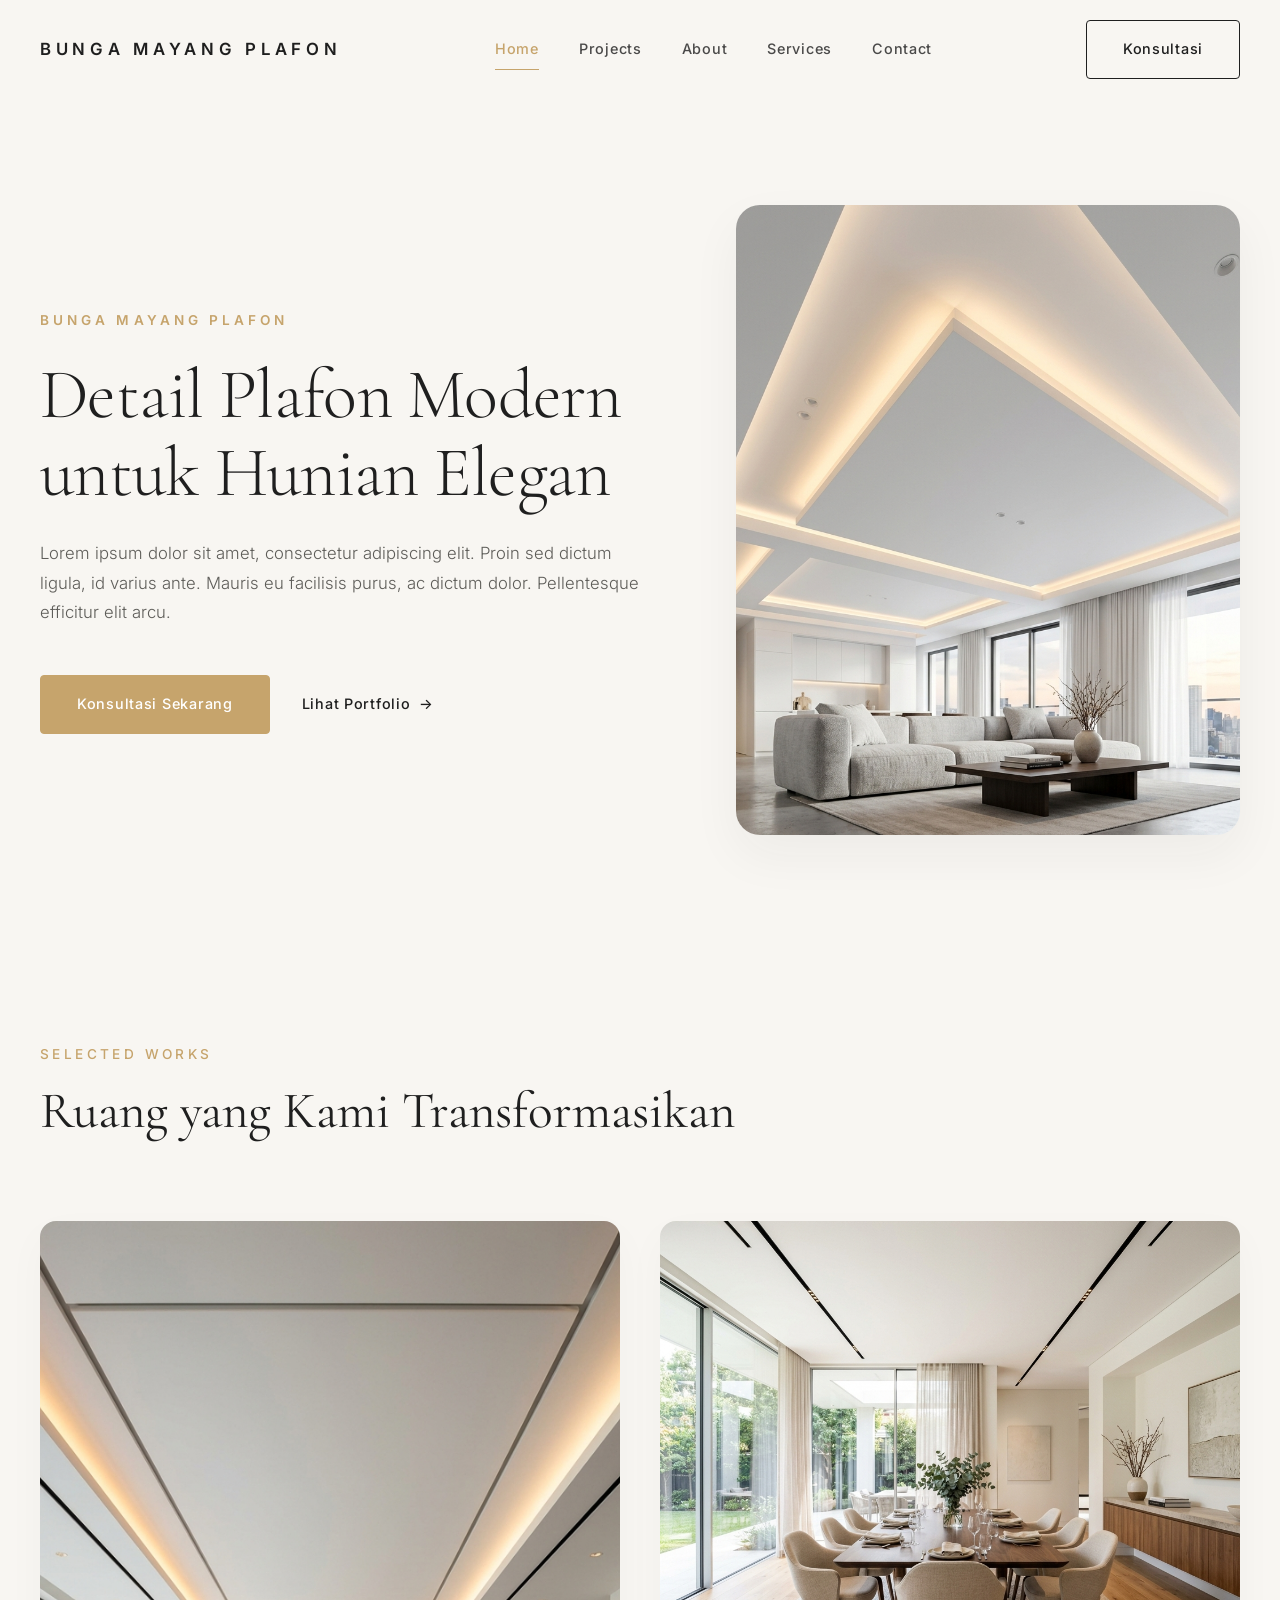
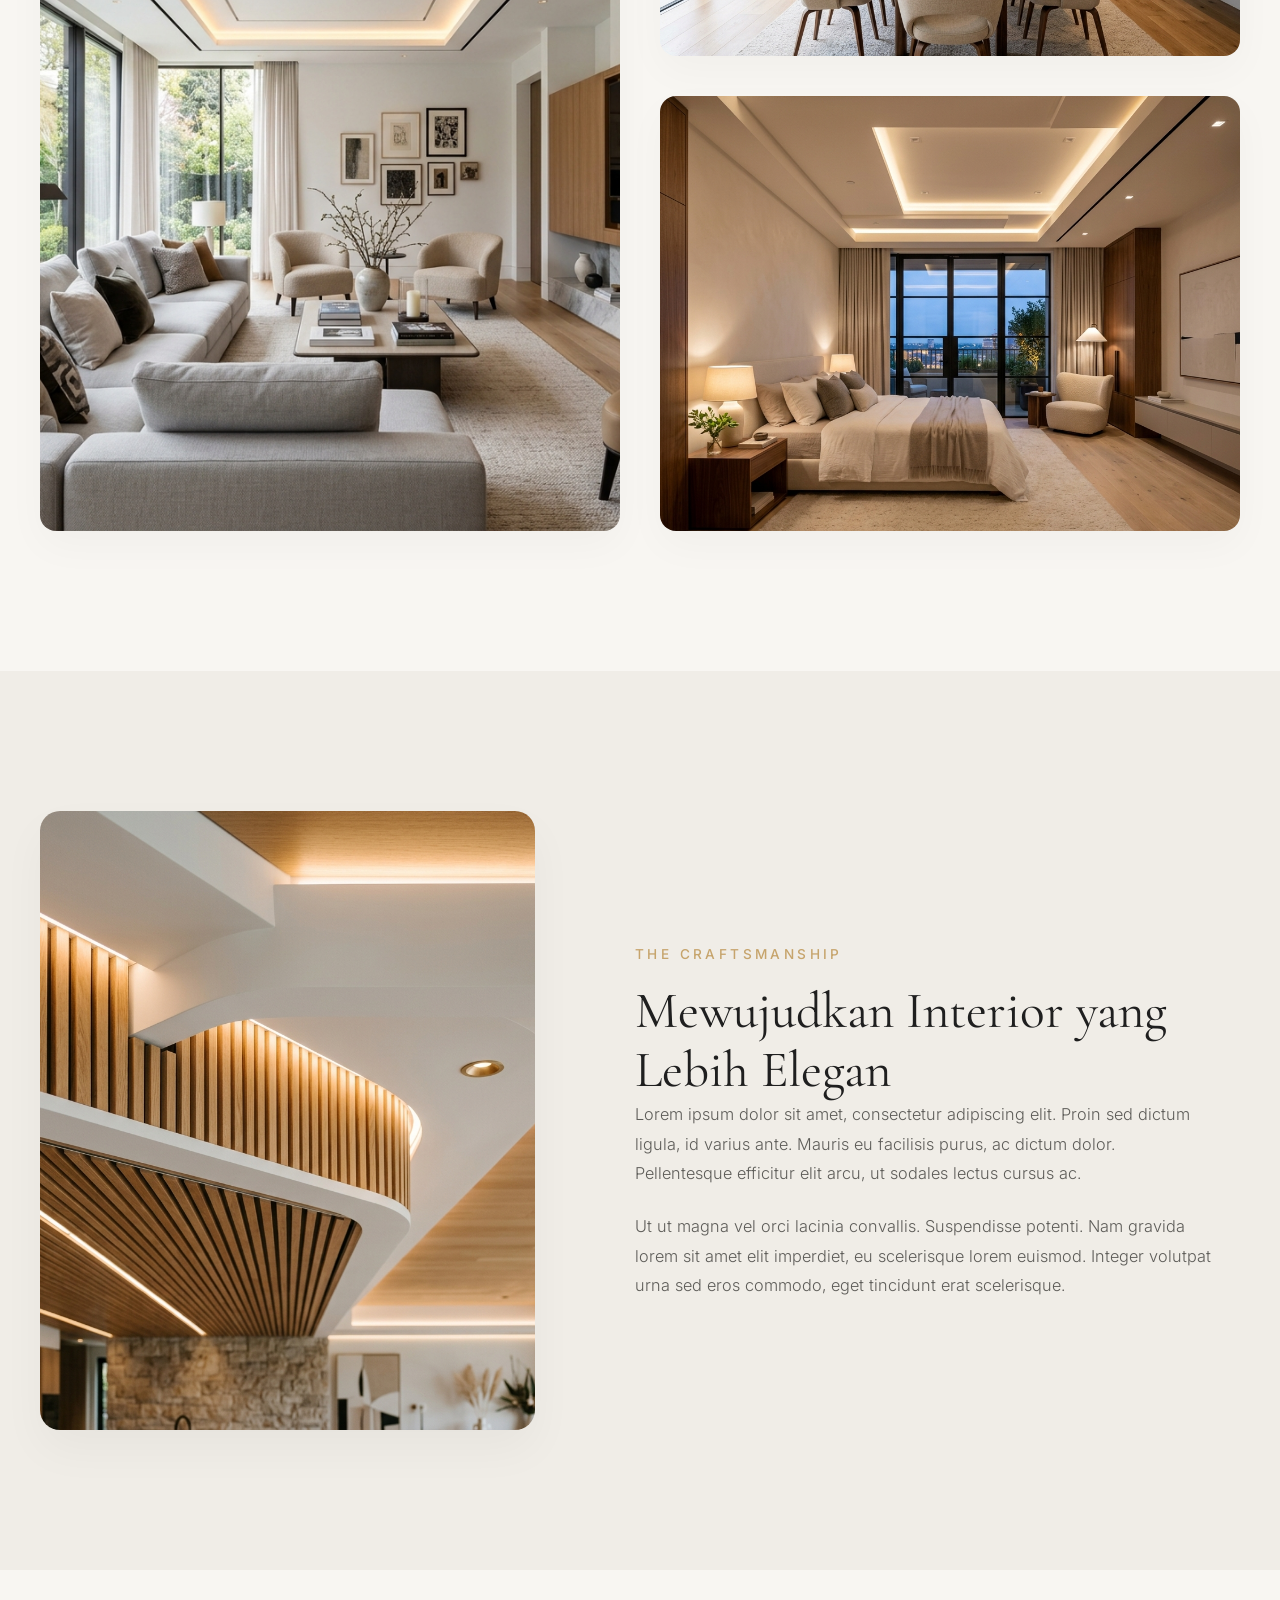
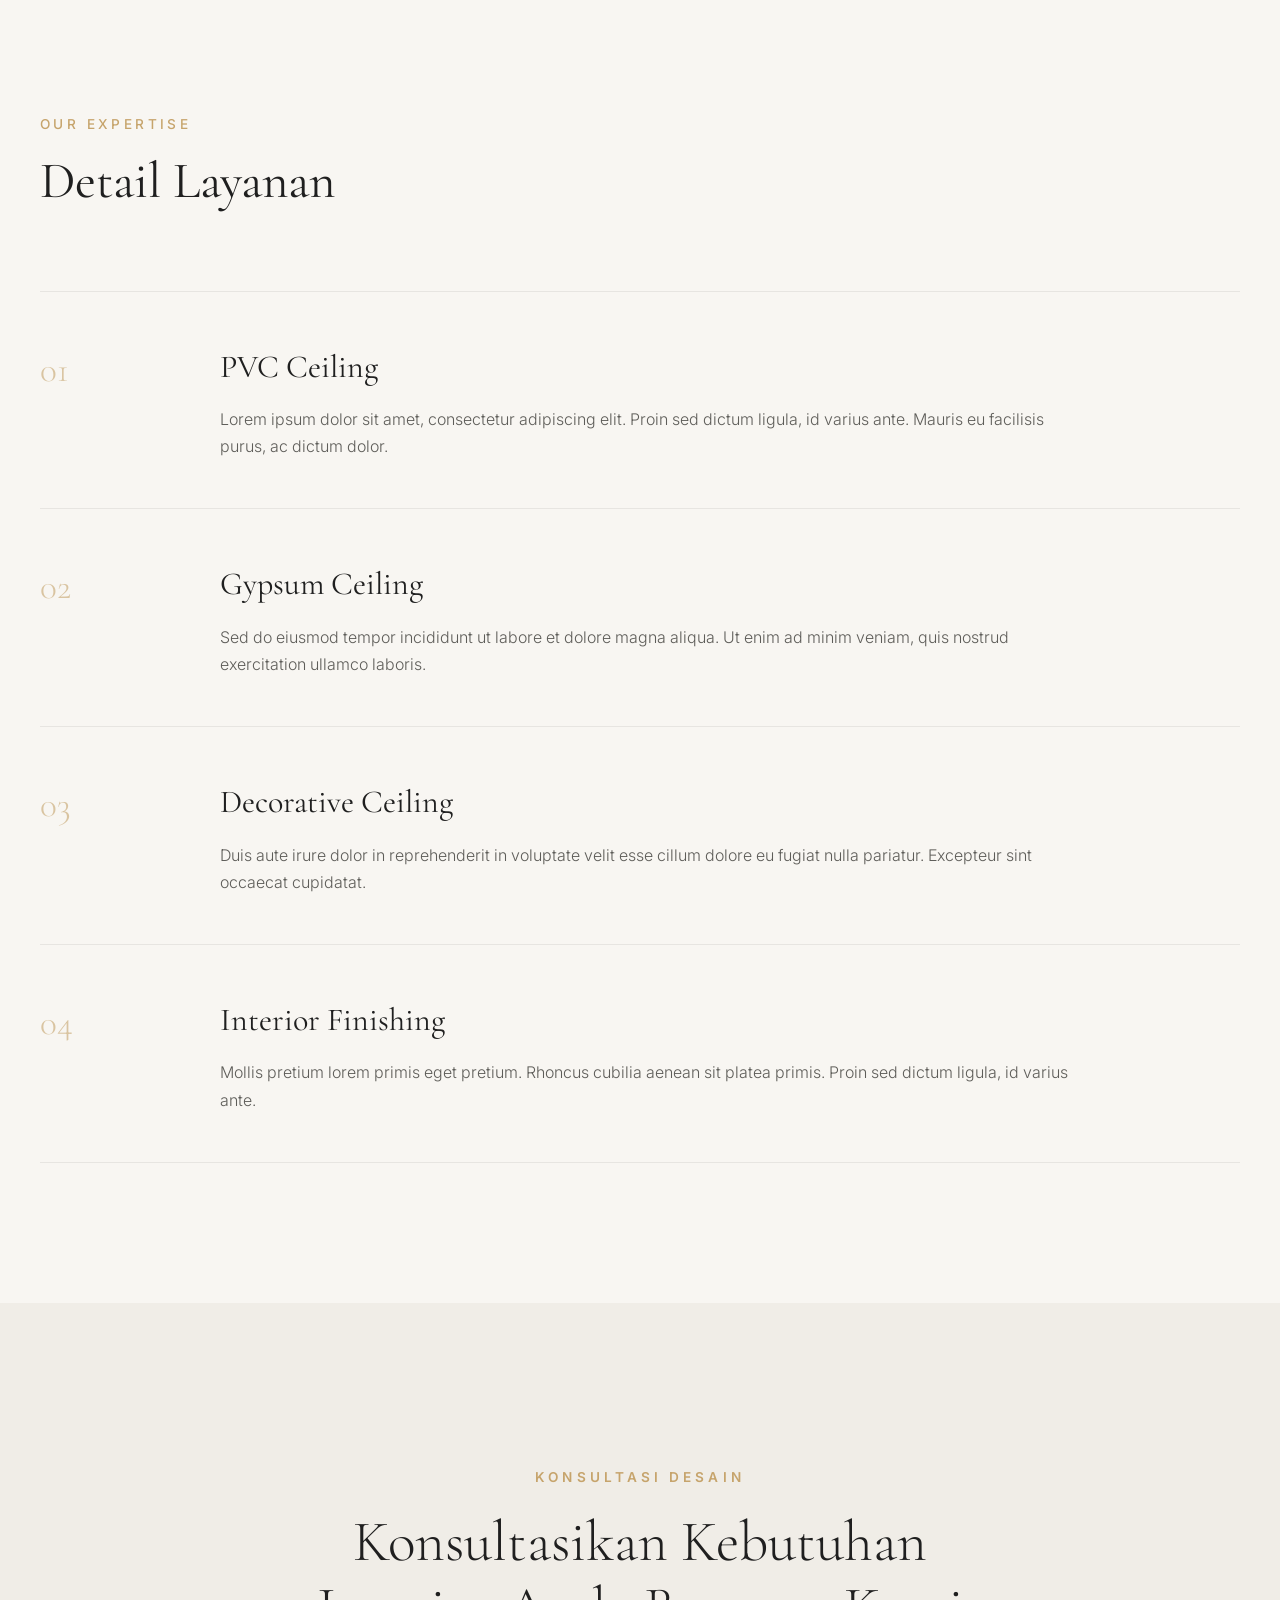
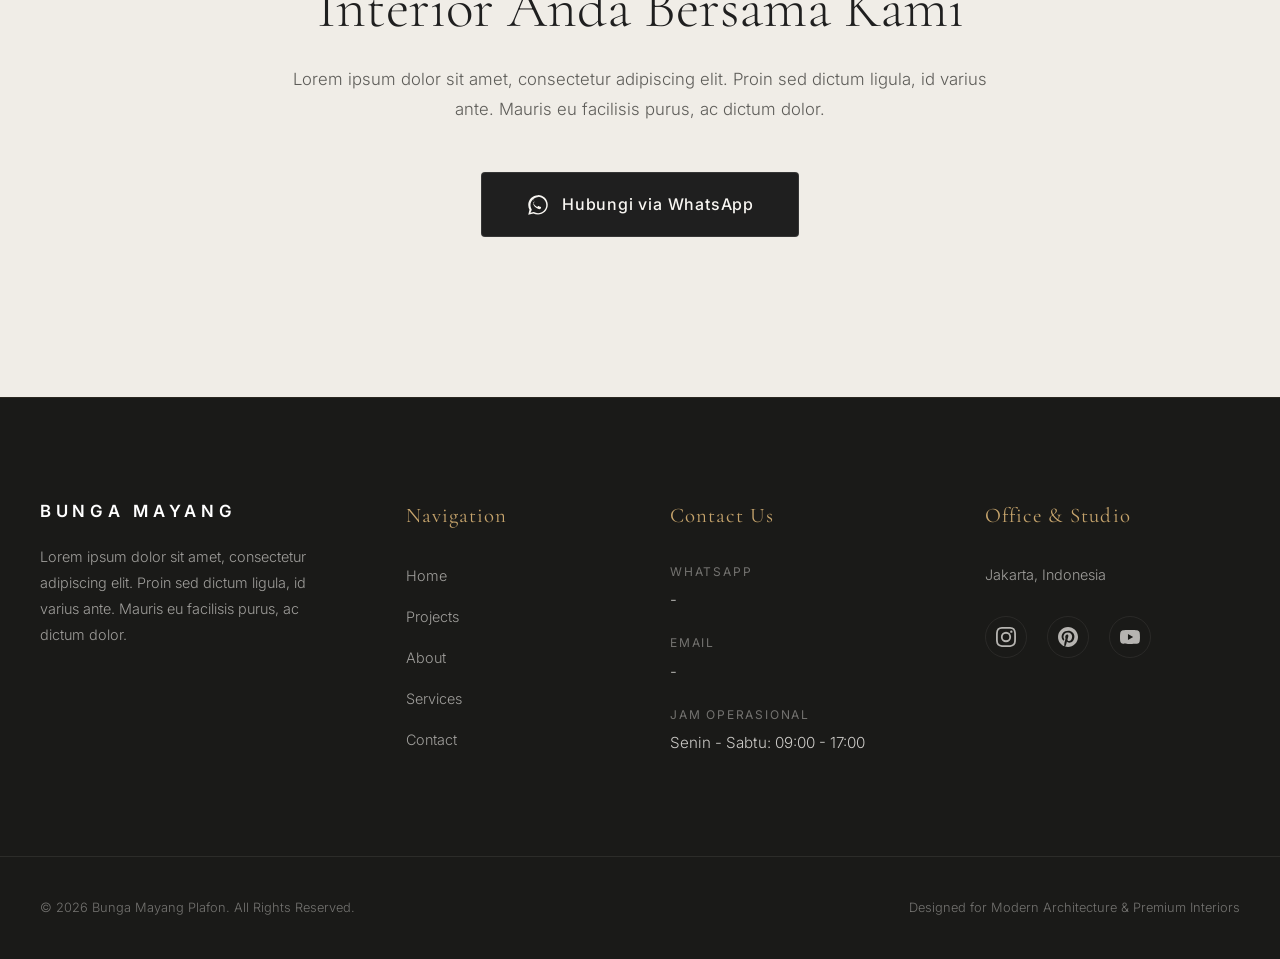
==== index.html @ cff72c4b "first commit" ====
<!DOCTYPE html>
<html lang="id">

<head>
    <meta charset="UTF-8">
    <meta name="viewport" content="width=device-width, initial-scale=1.0">
    <title>Bunga Mayang Plafon | Jasa Plafon Premium & Interior Ceiling Studio</title>

    <!-- Meta SEO -->
    <meta name="description"
        content="Bunga Mayang Plafon adalah studio interior ceiling premium spesialis plafon modern, PVC, gypsum, dan decorative ceiling dengan pengerjaan presisi berestetika tinggi untuk hunian mewah Anda.">
    <meta name="keywords"
        content="plafon modern, plafon pvc premium, plafon gypsum mewah, interior ceiling, bunga mayang plafon, jasa pasang plafon jakarta, plafon minimalis">
    <meta name="author" content="Bunga Mayang Plafon">
    <meta name="robots" content="index, follow">

    <!-- Open Graph -->
    <meta property="og:title" content="Bunga Mayang Plafon | Jasa Plafon Premium & Interior Ceiling Studio">
    <meta property="og:description"
        content="Wujudkan keindahan detail langit-langit hunian modern berestetika luxury minimalist bersama spesialis plafon & interior premium.">
    <meta property="og:image" content="assets/hero_ceiling.png">
    <meta property="og:type" content="website">

    <!-- Google Fonts: Cormorant Garamond (luxury serif) & Inter (clean modern sans-serif) -->
    <link rel="preconnect" href="https://fonts.googleapis.com">
    <link rel="preconnect" href="https://fonts.gstatic.com" crossorigin>
    <link
        href="https://fonts.googleapis.com/css2?family=Cormorant+Garamond:ital,wght@0,300;0,400;0,500;0,600;0,700;1,400&family=Inter:wght@300;400;500;600;700&display=swap"
        rel="stylesheet">

    <!-- Custom Style Sheet -->
    <link rel="stylesheet" href="style.css">
</head>

<body>

    <!-- Header & Navigation -->
    <header class="header">
        <div class="container navbar-container">
            <a href="#home" class="logo" id="nav-logo">
                BUNGA MAYANG PLAFON
            </a>

            <nav class="nav-menu" id="nav-menu">
                <a href="#home" class="nav-link active">Home</a>
                <a href="#projects" class="nav-link">Projects</a>
                <a href="#about" class="nav-link">About</a>
                <a href="#services" class="nav-link">Services</a>
                <a href="#contact" class="nav-link">Contact</a>
            </nav>

            <div class="nav-actions">
                <a href="#contact" class="btn btn-outline" id="btn-konsultasi-nav">
                    Konsultasi
                </a>

                <!-- Mobile Menu Toggle Button -->
                <button class="mobile-toggle" id="mobile-toggle" aria-label="Toggle Menu">
                    <span class="bar"></span>
                    <span class="bar"></span>
                </button>
            </div>
        </div>
    </header>

    <!-- Mobile Menu Overlay -->
    <div class="mobile-menu-overlay" id="mobile-menu-overlay">
        <nav class="mobile-nav-links">
            <a href="#home" class="mobile-nav-link">Home</a>
            <a href="#projects" class="mobile-nav-link">Projects</a>
            <a href="#about" class="mobile-nav-link">About</a>
            <a href="#services" class="mobile-nav-link">Services</a>
            <a href="#contact" class="mobile-nav-link">Contact</a>
            <a href="#contact" class="btn btn-gold btn-mobile-cta">
                Konsultasi Sekarang
            </a>
        </nav>
    </div>

    <!-- Main Content -->
    <main>

        <!-- Hero Section -->
        <section id="home" class="hero-section">
            <div class="container hero-container">
                <div class="hero-content reveal-element">
                    <span class="small-label">BUNGA MAYANG PLAFON</span>
                    <h1 class="hero-title">Detail Plafon Modern untuk Hunian Elegan</h1>
                    <p class="hero-subtitle">Lorem ipsum dolor sit amet, consectetur adipiscing elit. Proin sed dictum
                        ligula, id varius ante. Mauris eu facilisis purus, ac dictum dolor. Pellentesque efficitur elit
                        arcu.</p>

                    <div class="hero-actions">
                        <a href="#contact" class="btn btn-gold" id="btn-hero-cta">
                            Konsultasi Sekarang
                        </a>
                        <a href="#projects" class="btn btn-text" id="btn-hero-portfolio">
                            Lihat Portfolio <span class="arrow">→</span>
                        </a>
                    </div>
                </div>

                <div class="hero-visual reveal-element">
                    <div class="hero-image-wrapper">
                        <img src="assets/hero_ceiling.png" alt="Plafon Gypsum Modern Minimalis dengan Cove Lighting"
                            class="hero-image">
                    </div>
                </div>
            </div>
        </section>

        <!-- Featured Projects Section -->
        <section id="projects" class="section projects-section">
            <div class="container">
                <div class="section-header reveal-element">
                    <span class="section-label">SELECTED WORKS</span>
                    <h2 class="section-title">Ruang yang Kami Transformasikan</h2>
                </div>

                <!-- Editorial Masonry Grid -->
                <div class="projects-grid">
                    <!-- Project 1 -->
                    <div class="project-item reveal-element masonry-tall">
                        <div class="project-image-wrapper">
                            <img src="assets/project_living.png" alt="Proyek Plafon Living Room Penthouse"
                                class="project-image">
                            <div class="project-overlay">
                                <div class="project-meta">
                                    <span class="project-category">Gypsum Cove Ceiling</span>
                                    <h3 class="project-name">The Oasis Penthouse</h3>
                                    <span class="project-location">Menteng, Jakarta</span>
                                </div>
                            </div>
                        </div>
                    </div>

                    <!-- Project 2 -->
                    <div class="project-item reveal-element">
                        <div class="project-image-wrapper">
                            <img src="assets/project_dining.png" alt="Proyek Plafon Minimalist Dining Room"
                                class="project-image">
                            <div class="project-overlay">
                                <div class="project-meta">
                                    <span class="project-category">Modern Flat Gypsum</span>
                                    <h3 class="project-name">Minimalist Pavilion</h3>
                                    <span class="project-location">Dago, Bandung</span>
                                </div>
                            </div>
                        </div>
                    </div>

                    <!-- Project 3 -->
                    <div class="project-item reveal-element">
                        <div class="project-image-wrapper">
                            <img src="assets/project_bedroom.png" alt="Proyek Plafon Luxury Master Suite"
                                class="project-image">
                            <div class="project-overlay">
                                <div class="project-meta">
                                    <span class="project-category">Decorative Molding & Trim</span>
                                    <h3 class="project-name">Symphony Master Suite</h3>
                                    <span class="project-location">Pakuwon, Surabaya</span>
                                </div>
                            </div>
                        </div>
                    </div>
                </div>
            </div>
        </section>

        <!-- About Section -->
        <section id="about" class="section about-section">
            <div class="container about-container">
                <div class="about-visual reveal-element">
                    <div class="about-image-wrapper">
                        <img src="assets/about_ceiling.png" alt="Proses detail finishing plafon premium"
                            class="about-image">
                    </div>
                </div>

                <div class="about-content reveal-element">
                    <span class="section-label">THE CRAFTSMANSHIP</span>
                    <h2 class="section-title">Mewujudkan Interior yang Lebih Elegan</h2>

                    <div class="about-text">
                        <p>Lorem ipsum dolor sit amet, consectetur adipiscing elit. Proin sed dictum ligula, id varius
                            ante. Mauris eu facilisis purus, ac dictum dolor. Pellentesque efficitur elit arcu, ut
                            sodales lectus cursus ac.</p>

                        <p>Ut ut magna vel orci lacinia convallis. Suspendisse potenti. Nam gravida lorem sit amet elit
                            imperdiet, eu scelerisque lorem euismod. Integer volutpat urna sed eros commodo, eget
                            tincidunt erat scelerisque.</p>
                    </div>
                </div>
            </div>
        </section>

        <!-- Expertise Section -->
        <section id="services" class="section expertise-section">
            <div class="container">
                <div class="section-header reveal-element">
                    <span class="section-label">OUR EXPERTISE</span>
                    <h2 class="section-title">Detail Layanan</h2>
                </div>

                <div class="expertise-list">
                    <!-- Expertise 1 -->
                    <div class="expertise-item reveal-element">
                        <div class="expertise-num">01</div>
                        <div class="expertise-body">
                            <h3 class="expertise-name">PVC Ceiling</h3>
                            <p class="expertise-desc">Lorem ipsum dolor sit amet, consectetur adipiscing elit. Proin sed
                                dictum ligula, id varius ante. Mauris eu facilisis purus, ac dictum dolor.</p>
                        </div>
                        <div class="expertise-accent"></div>
                    </div>

                    <!-- Expertise 2 -->
                    <div class="expertise-item reveal-element">
                        <div class="expertise-num">02</div>
                        <div class="expertise-body">
                            <h3 class="expertise-name">Gypsum Ceiling</h3>
                            <p class="expertise-desc">Sed do eiusmod tempor incididunt ut labore et dolore magna aliqua.
                                Ut enim ad minim veniam, quis nostrud exercitation ullamco laboris.</p>
                        </div>
                        <div class="expertise-accent"></div>
                    </div>

                    <!-- Expertise 3 -->
                    <div class="expertise-item reveal-element">
                        <div class="expertise-num">03</div>
                        <div class="expertise-body">
                            <h3 class="expertise-name">Decorative Ceiling</h3>
                            <p class="expertise-desc">Duis aute irure dolor in reprehenderit in voluptate velit esse
                                cillum dolore eu fugiat nulla pariatur. Excepteur sint occaecat cupidatat.</p>
                        </div>
                        <div class="expertise-accent"></div>
                    </div>

                    <!-- Expertise 4 -->
                    <div class="expertise-item reveal-element">
                        <div class="expertise-num">04</div>
                        <div class="expertise-body">
                            <h3 class="expertise-name">Interior Finishing</h3>
                            <p class="expertise-desc">Mollis pretium lorem primis eget pretium. Rhoncus cubilia aenean
                                sit platea primis. Proin sed dictum ligula, id varius ante.</p>
                        </div>
                        <div class="expertise-accent"></div>
                    </div>
                </div>
            </div>
        </section>

        <!-- CTA Section -->
        <section id="contact" class="cta-section">
            <div class="container cta-container reveal-element">
                <span class="small-label light">KONSULTASI DESAIN</span>
                <h2 class="cta-title">Konsultasikan Kebutuhan Interior Anda Bersama Kami</h2>
                <p class="cta-subtitle">Lorem ipsum dolor sit amet, consectetur adipiscing elit. Proin sed dictum
                    ligula, id varius ante. Mauris eu facilisis purus, ac dictum dolor.</p>

                <a href="#" class="btn btn-whatsapp" id="btn-cta-whatsapp">
                    <svg class="whatsapp-icon" viewBox="0 0 24 24" width="24" height="24">
                        <path fill="currentColor"
                            d="M12.012 2.25c-5.38 0-9.756 4.376-9.756 9.756 0 1.723.447 3.34 1.229 4.757L2.25 21.75l5.122-1.343c1.378.75 2.946 1.18 4.64 1.18 5.38 0 9.756-4.376 9.756-9.756 0-5.38-4.376-9.756-9.756-9.756zm0 1.5c4.562 0 8.256 3.694 8.256 8.256 0 4.562-3.694 8.256-8.256 8.256-1.543 0-2.983-.427-4.223-1.168l-.303-.18-3.05.8 1.4-2.932-.198-.314a8.214 8.214 0 0 1-1.138-4.206c0-4.562 3.694-8.256 8.256-8.256zm-3.414 4.887c-.126.002-.27.02-.41.082-.416.18-.737.5-.904.908-.255.617-.116 1.455.334 2.256.452.802 1.258 1.95 2.502 2.82.916.638 1.797 1.096 2.55 1.343.328.107.618.156.883.136.333-.024.717-.23 1-.508.318-.314.476-.713.504-.977.027-.263-.035-.494-.1-.58-.066-.088-.246-.178-.518-.313-.274-.136-1.616-.798-1.748-.846-.13-.048-.282-.047-.4.075-.122.12-.472.593-.578.71-.106.12-.212.13-.484-.006-.273-.136-1.15-.425-2.193-1.353-.81-.722-1.358-1.616-1.517-1.888-.16-.273-.017-.42.12-.556.122-.122.272-.317.41-.476.136-.16.18-.273.272-.455.09-.182.046-.34-.022-.477-.068-.137-.58-1.4-.794-1.92-.208-.507-.447-.487-.61-.497z" />
                    </svg>
                    Hubungi via WhatsApp
                </a>
            </div>
        </section>

    </main>

    <!-- Footer -->
    <footer class="footer">
        <div class="container footer-grid">
            <div class="footer-col brand-col">
                <a href="#home" class="footer-logo">
                    BUNGA MAYANG
                </a>
                <p class="brand-desc">Lorem ipsum dolor sit amet, consectetur adipiscing elit. Proin sed dictum ligula,
                    id varius ante. Mauris eu facilisis purus, ac dictum dolor.</p>
            </div>

            <div class="footer-col">
                <h4 class="footer-col-title">Navigation</h4>
                <ul class="footer-links">
                    <li><a href="#home">Home</a></li>
                    <li><a href="#projects">Projects</a></li>
                    <li><a href="#about">About</a></li>
                    <li><a href="#services">Services</a></li>
                    <li><a href="#contact">Contact</a></li>
                </ul>
            </div>

            <div class="footer-col">
                <h4 class="footer-col-title">Contact Us</h4>
                <ul class="footer-contacts">
                    <li>
                        <span class="contact-label">WhatsApp</span>
                        <a href="#" class="contact-value">-</a>
                    </li>
                    <li>
                        <span class="contact-label">Email</span>
                        <a href="#" class="contact-value">-</a>
                    </li>
                    <li>
                        <span class="contact-label">Jam Operasional</span>
                        <span class="contact-value">Senin - Sabtu: 09:00 - 17:00</span>
                    </li>
                </ul>
            </div>

            <div class="footer-col address-col">
                <h4 class="footer-col-title">Office & Studio</h4>
                <p class="address-text">Jakarta, Indonesia</p>
                <div class="social-links">
                    <a href="https://instagram.com" target="_blank" rel="noopener noreferrer" aria-label="Instagram">
                        <svg viewBox="0 0 24 24" width="20" height="20" fill="currentColor">
                            <path
                                d="M12 2.163c3.204 0 3.584.012 4.85.07 3.252.148 4.771 1.691 4.919 4.919.058 1.265.069 1.645.069 4.849 0 3.205-.012 3.584-.069 4.849-.149 3.225-1.664 4.771-4.919 4.919-1.266.058-1.644.07-4.85.07-3.204 0-3.584-.012-4.849-.07-3.26-.149-4.771-1.699-4.919-4.92-.058-1.265-.07-1.644-.07-4.849 0-3.204.013-3.583.07-4.849.149-3.227 1.664-4.771 4.919-4.919 1.266-.057 1.645-.069 4.849-.069zM12 0C8.741 0 8.333.014 7.053.072 2.695.272.273 2.69.073 7.051.014 8.333 0 8.741 0 12c0 3.259.014 3.668.072 4.948.2 4.358 2.618 6.78 6.98 6.98 1.281.058 1.689.072 4.948.072 3.259 0 3.668-.014 4.948-.072 4.354-.2 6.782-2.618 6.979-6.98.059-1.28.073-1.689.073-4.948 0-3.259-.014-3.667-.072-4.947-.196-4.354-2.617-6.78-6.979-6.98C15.668.014 15.259 0 12 0zm0 5.838a6.162 6.162 0 1 0 0 12.324 6.162 6.162 0 0 0 0-12.324zM12 16a4 4 0 1 1 0-8 4 4 0 0 1 0 8zm6.406-11.845a1.44 1.44 0 1 0 0 2.881 1.44 1.44 0 0 0 0-2.881z" />
                        </svg>
                    </a>
                    <a href="https://pinterest.com" target="_blank" rel="noopener noreferrer" aria-label="Pinterest">
                        <svg viewBox="0 0 24 24" width="20" height="20" fill="currentColor">
                            <path
                                d="M12.017 0C5.396 0 .029 5.367.029 11.987c0 5.079 3.158 9.41 7.61 11.162-.105-.949-.199-2.403.041-3.439.219-.937 1.406-5.966 1.406-5.966s-.359-.719-.359-1.782c0-1.668.967-2.914 2.171-2.914 1.023 0 1.518.769 1.518 1.69 0 1.029-.655 2.568-.994 3.995-.283 1.195.599 2.169 1.777 2.169 2.133 0 3.772-2.249 3.772-5.495 0-2.873-2.064-4.882-5.012-4.882-3.414 0-5.418 2.561-5.418 5.207 0 1.031.397 2.138.893 2.738.098.119.112.224.083.345l-.333 1.36c-.053.22-.174.267-.402.161-1.499-.698-2.436-2.889-2.436-4.649 0-3.785 2.75-7.262 7.929-7.262 4.163 0 7.398 2.967 7.398 6.931 0 4.136-2.607 7.464-6.227 7.464-1.216 0-2.359-.631-2.75-1.378l-.748 2.853c-.271 1.043-1.002 2.35-1.492 3.146C9.57 23.812 10.763 24 12.017 24c6.62 0 11.988-5.367 11.988-11.987C24.005 5.367 18.636 0 12.017 0z" />
                        </svg>
                    </a>
                    <a href="https://youtube.com" target="_blank" rel="noopener noreferrer" aria-label="YouTube">
                        <svg viewBox="0 0 24 24" width="20" height="20" fill="currentColor">
                            <path
                                d="M23.498 6.163a3.003 3.003 0 0 0-2.11-2.11C19.518 3.545 12 3.545 12 3.545s-7.518 0-9.388.507a3.003 3.003 0 0 0-2.11 2.11C0 8.033 0 12 0 12s0 3.967.502 5.837a3.003 3.003 0 0 0 2.11 2.11c1.87.507 9.388.507 9.388.507s7.518 0 9.388-.507a3.003 3.003 0 0 0 2.11-2.11C24 15.967 24 12 24 12s0-3.967-.502-5.837zM9.545 15.568V8.432L15.818 12l-6.273 3.568z" />
                        </svg>
                    </a>
                </div>
            </div>
        </div>

        <div class="container footer-bottom">
            <p class="copyright">&copy; 2026 Bunga Mayang Plafon. All Rights Reserved.</p>
            <p class="credit">Designed for Modern Architecture & Premium Interiors</p>
        </div>
    </footer>

    <!-- Interactive JavaScript Logic -->
    <script src="app.js"></script>
</body>

</html>
---- style.css ----
/* ==========================================================================
   DESIGN SYSTEM & VARIABLES
   ========================================================================== */
:root {
    /* Color Palette */
    --bg-primary: #F8F6F2;
    --bg-secondary: #F0EDE7;
    --text-main: #1F1F1F;
    --text-muted: #5E5D59;
    --accent-gold: #C6A46C;
    --accent-gold-hover: #B2915C;
    --accent-sage: #7A8B7A;
    --border-color: rgba(31, 31, 31, 0.08);
    --border-gold: rgba(198, 164, 108, 0.2);
    --white: #FFFFFF;
    
    /* Typography */
    --font-serif: 'Cormorant Garamond', Georgia, serif;
    --font-sans: 'Inter', system-ui, -apple-system, sans-serif;
    
    /* Transitions */
    --transition-smooth: all 0.5s cubic-bezier(0.16, 1, 0.3, 1);
    --transition-fast: all 0.2s ease;
}

/* ==========================================================================
   BASE & RESET
   ========================================================================== */
* {
    box-sizing: border-box;
    margin: 0;
    padding: 0;
}

html {
    scroll-behavior: smooth;
    font-size: 16px;
    background-color: var(--bg-primary);
}

body {
    font-family: var(--font-sans);
    color: var(--text-main);
    background-color: var(--bg-primary);
    line-height: 1.7;
    -webkit-font-smoothing: antialiased;
    overflow-x: hidden;
}

img {
    max-width: 100%;
    height: auto;
    display: block;
}

a {
    color: inherit;
    text-decoration: none;
    transition: var(--transition-fast);
}

ul {
    list-style: none;
}

/* ==========================================================================
   LAYOUT & CONTAINERS
   ========================================================================== */
.container {
    max-width: 1300px;
    margin: 0 auto;
    padding: 0 40px;
    width: 100%;
}

.section {
    padding: 140px 0;
}

/* Section Header */
.section-header {
    margin-bottom: 80px;
    max-width: 700px;
}

.section-label {
    display: inline-block;
    font-size: 0.85rem;
    font-weight: 500;
    letter-spacing: 0.25em;
    color: var(--accent-gold);
    text-transform: uppercase;
    margin-bottom: 16px;
}

.section-title {
    font-family: var(--font-serif);
    font-size: clamp(2.5rem, 4vw, 3.75rem);
    font-weight: 400;
    line-height: 1.15;
    color: var(--text-main);
}

/* ==========================================================================
   REVEAL ON SCROLL ANIMATION
   ========================================================================== */
.reveal-element {
    opacity: 0;
    transform: translateY(40px);
    transition: opacity 1.2s cubic-bezier(0.16, 1, 0.3, 1), 
                transform 1.2s cubic-bezier(0.16, 1, 0.3, 1);
}

.reveal-element.revealed {
    opacity: 1;
    transform: translateY(0);
}

/* ==========================================================================
   BUTTONS
   ========================================================================== */
.btn {
    display: inline-flex;
    align-items: center;
    justify-content: center;
    padding: 16px 36px;
    font-family: var(--font-sans);
    font-size: 0.9rem;
    font-weight: 500;
    letter-spacing: 0.05em;
    border-radius: 4px;
    cursor: pointer;
    transition: var(--transition-smooth);
}

.btn-gold {
    background-color: var(--accent-gold);
    color: var(--white);
    border: 1px solid var(--accent-gold);
}

.btn-gold:hover {
    background-color: var(--accent-gold-hover);
    border-color: var(--accent-gold-hover);
    transform: translateY(-2px);
    box-shadow: 0 10px 20px rgba(198, 164, 108, 0.15);
}

.btn-outline {
    background-color: transparent;
    color: var(--text-main);
    border: 1px solid var(--text-main);
}

.btn-outline:hover {
    background-color: var(--text-main);
    color: var(--bg-primary);
    transform: translateY(-2px);
}

.btn-text {
    background: transparent;
    border: none;
    color: var(--text-main);
    font-weight: 500;
    padding: 10px 0;
    position: relative;
}

.btn-text .arrow {
    display: inline-block;
    transition: transform 0.3s ease;
    margin-left: 8px;
}

.btn-text:hover {
    color: var(--accent-gold);
}

.btn-text:hover .arrow {
    transform: translateX(6px);
}

.btn-whatsapp {
    background-color: #1F1F1F;
    color: var(--bg-primary);
    border: 1px solid rgba(255, 255, 255, 0.1);
    font-size: 1rem;
    gap: 12px;
    padding: 18px 44px;
}

.btn-whatsapp:hover {
    background-color: var(--accent-gold);
    color: var(--white);
    border-color: var(--accent-gold);
    transform: translateY(-2px);
    box-shadow: 0 10px 25px rgba(198, 164, 108, 0.2);
}

/* ==========================================================================
   HEADER & NAVBAR
   ========================================================================== */
.header {
    position: fixed;
    top: 0;
    left: 0;
    width: 100%;
    z-index: 1000;
    background-color: transparent;
    border-bottom: 1px solid transparent;
    height: 100px;
    display: flex;
    align-items: center;
    transition: height 0.4s ease, background-color 0.4s ease, border-color 0.4s ease;
}

/* Navbar active state on scroll */
.header.scrolled {
    height: 80px;
    background-color: rgba(248, 246, 242, 0.85);
    backdrop-filter: blur(20px);
    -webkit-backdrop-filter: blur(20px);
    border-color: var(--border-color);
}

.navbar-container {
    display: flex;
    align-items: center;
    justify-content: space-between;
}

/* Logo Design */
.logo {
    font-family: var(--font-sans);
    font-size: 1.05rem;
    font-weight: 600;
    letter-spacing: 0.28em;
    color: var(--text-main);
    text-transform: uppercase;
    line-height: 1;
    transition: var(--transition-fast);
}

.logo:hover {
    color: var(--accent-gold);
}

/* Nav Links */
.nav-menu {
    display: flex;
    gap: 40px;
}

.nav-link {
    font-size: 0.9rem;
    font-weight: 500;
    letter-spacing: 0.05em;
    position: relative;
    padding: 8px 0;
    color: var(--text-main);
    opacity: 0.8;
}

.nav-link:hover, .nav-link.active {
    opacity: 1;
    color: var(--accent-gold);
}

.nav-link::after {
    content: '';
    position: absolute;
    bottom: 0;
    left: 0;
    width: 0;
    height: 1px;
    background-color: var(--accent-gold);
    transition: width 0.3s ease;
}

.nav-link:hover::after, .nav-link.active::after {
    width: 100%;
}

.nav-actions {
    display: flex;
    align-items: center;
    gap: 20px;
}

/* Hamburger button */
.mobile-toggle {
    display: none;
    background: transparent;
    border: none;
    cursor: pointer;
    width: 30px;
    height: 20px;
    position: relative;
    z-index: 1002;
    flex-direction: column;
    justify-content: space-between;
}

.mobile-toggle .bar {
    width: 100%;
    height: 2px;
    background-color: var(--text-main);
    transition: var(--transition-smooth);
}

/* Active hamburger icon */
.mobile-toggle.active .bar:nth-child(1) {
    transform: translateY(9px) rotate(45deg);
}

.mobile-toggle.active .bar:nth-child(2) {
    transform: translateY(-9px) rotate(-45deg);
}

/* Mobile Nav Menu Overlay */
.mobile-menu-overlay {
    position: fixed;
    top: 0;
    left: 0;
    width: 100vw;
    height: 100vh;
    background-color: var(--bg-primary);
    z-index: 1001;
    display: flex;
    justify-content: center;
    align-items: center;
    transform: translateY(-100%);
    transition: transform 0.6s cubic-bezier(0.16, 1, 0.3, 1);
}

.mobile-menu-overlay.active {
    transform: translateY(0);
}

.mobile-nav-links {
    display: flex;
    flex-direction: column;
    align-items: center;
    gap: 30px;
}

.mobile-nav-link {
    font-family: var(--font-serif);
    font-size: 2rem;
    color: var(--text-main);
    transition: var(--transition-fast);
}

.mobile-nav-link:hover {
    color: var(--accent-gold);
}

.btn-mobile-cta {
    margin-top: 20px;
}

/* ==========================================================================
   HERO SECTION
   ========================================================================== */
.hero-section {
    min-height: 100vh;
    padding-top: 140px;
    display: flex;
    align-items: center;
    position: relative;
    overflow: hidden;
}

.hero-container {
    display: grid;
    grid-template-columns: 1.1fr 0.9fr;
    gap: 80px;
    align-items: center;
}

.hero-content {
    max-width: 620px;
}

.small-label {
    display: inline-block;
    font-size: 0.85rem;
    font-weight: 600;
    letter-spacing: 0.3em;
    color: var(--accent-gold);
    text-transform: uppercase;
    margin-bottom: 24px;
}

.hero-title {
    font-family: var(--font-serif);
    font-size: clamp(2.8rem, 5.5vw, 4.8rem);
    font-weight: 300;
    line-height: 1.1;
    color: var(--text-main);
    margin-bottom: 28px;
    letter-spacing: -0.01em;
}

.hero-subtitle {
    font-size: 1.05rem;
    color: var(--text-muted);
    line-height: 1.75;
    margin-bottom: 48px;
    font-weight: 300;
}

.hero-actions {
    display: flex;
    align-items: center;
    gap: 32px;
}

/* Hero Image Right Side */
.hero-visual {
    width: 100%;
}

.hero-image-wrapper {
    position: relative;
    width: 100%;
    border-radius: 24px;
    overflow: hidden;
    aspect-ratio: 4 / 5;
    box-shadow: 0 20px 50px rgba(31, 31, 31, 0.05);
}

.hero-image {
    width: 100%;
    height: 100%;
    object-fit: cover;
    transition: var(--transition-smooth);
}

.hero-image-wrapper:hover .hero-image {
    transform: scale(1.03);
}

/* ==========================================================================
   FEATURED PROJECTS SECTION
   ========================================================================== */
.projects-section {
    background-color: var(--bg-primary);
}

/* Masonry Editorial Grid */
.projects-grid {
    display: grid;
    grid-template-columns: repeat(2, 1fr);
    gap: 40px;
}

/* Masonry tall layout on left column */
.masonry-tall {
    grid-row: span 2;
}

.project-item {
    position: relative;
    border-radius: 16px;
    overflow: hidden;
    box-shadow: 0 15px 40px rgba(31, 31, 31, 0.03);
}

.project-image-wrapper {
    position: relative;
    width: 100%;
    height: 100%;
    overflow: hidden;
}

/* Set visual proportion rules for masonry */
.project-item.masonry-tall .project-image-wrapper {
    aspect-ratio: 4 / 5;
}

.project-item:not(.masonry-tall) .project-image-wrapper {
    aspect-ratio: 4 / 3;
}

.project-image {
    width: 100%;
    height: 100%;
    object-fit: cover;
    transition: transform 1.2s cubic-bezier(0.16, 1, 0.3, 1);
}

.project-overlay {
    position: absolute;
    bottom: 0;
    left: 0;
    width: 100%;
    height: 100%;
    background: linear-gradient(to top, rgba(31, 31, 31, 0.8) 0%, rgba(31, 31, 31, 0.1) 60%, rgba(31, 31, 31, 0) 100%);
    padding: 40px;
    display: flex;
    align-items: flex-end;
    opacity: 0;
    transform: translateY(10px);
    transition: var(--transition-smooth);
}

.project-item:hover .project-overlay {
    opacity: 1;
    transform: translateY(0);
}

.project-item:hover .project-image {
    transform: scale(1.05);
}

.project-meta {
    color: var(--white);
}

.project-category {
    font-size: 0.75rem;
    font-weight: 600;
    letter-spacing: 0.2em;
    text-transform: uppercase;
    color: var(--accent-gold);
    display: block;
    margin-bottom: 8px;
}

.project-name {
    font-family: var(--font-serif);
    font-size: 1.8rem;
    font-weight: 400;
    line-height: 1.2;
    margin-bottom: 8px;
}

.project-location {
    font-size: 0.8rem;
    font-weight: 300;
    opacity: 0.7;
    letter-spacing: 0.05em;
    display: block;
}

/* ==========================================================================
   ABOUT SECTION
   ========================================================================== */
.about-section {
    background-color: var(--bg-secondary);
}

.about-container {
    display: grid;
    grid-template-columns: 0.9fr 1.1fr;
    gap: 100px;
    align-items: center;
}

.about-visual {
    width: 100%;
}

.about-image-wrapper {
    position: relative;
    border-radius: 20px;
    overflow: hidden;
    aspect-ratio: 4 / 5;
    box-shadow: 0 20px 45px rgba(31, 31, 31, 0.04);
}

.about-image {
    width: 100%;
    height: 100%;
    object-fit: cover;
    transition: var(--transition-smooth);
}

.about-image-wrapper:hover .about-image {
    transform: scale(1.03);
}

.about-content {
    max-width: 580px;
}

.about-text p {
    font-size: 1.02rem;
    color: var(--text-muted);
    line-height: 1.8;
    margin-bottom: 24px;
    font-weight: 300;
}

.about-text p:last-child {
    margin-bottom: 0;
}

/* ==========================================================================
   EXPERTISE SECTION
   ========================================================================== */
.expertise-section {
    background-color: var(--bg-primary);
}

.expertise-list {
    display: flex;
    flex-direction: column;
    margin-top: 40px;
}

.expertise-item {
    display: grid;
    grid-template-columns: 0.15fr 0.85fr;
    padding: 48px 0;
    border-bottom: 1px solid var(--border-color);
    position: relative;
    transition: var(--transition-smooth);
}

.expertise-item:first-child {
    border-top: 1px solid var(--border-color);
}

.expertise-num {
    font-family: var(--font-serif);
    font-size: 2.2rem;
    color: var(--accent-gold);
    opacity: 0.6;
    font-weight: 300;
    transition: var(--transition-smooth);
}

.expertise-body {
    max-width: 850px;
    transition: var(--transition-smooth);
}

.expertise-name {
    font-family: var(--font-serif);
    font-size: 2rem;
    font-weight: 400;
    color: var(--text-main);
    margin-bottom: 12px;
    transition: var(--transition-smooth);
}

.expertise-desc {
    font-size: 1rem;
    color: var(--text-muted);
    font-weight: 300;
    line-height: 1.7;
}

/* Hover effects for expertise list */
.expertise-accent {
    position: absolute;
    left: 0;
    bottom: -1px;
    width: 0;
    height: 1px;
    background-color: var(--accent-gold);
    transition: var(--transition-smooth);
}

.expertise-item:hover {
    padding-left: 20px;
}

.expertise-item:hover .expertise-num {
    opacity: 1;
    transform: scale(1.1);
}

.expertise-item:hover .expertise-name {
    color: var(--accent-gold);
}

.expertise-item:hover .expertise-accent {
    width: 100%;
}

/* ==========================================================================
   CTA SECTION
   ========================================================================== */
.cta-section {
    padding: 160px 0;
    background-color: var(--bg-secondary);
    text-align: center;
    position: relative;
}

.cta-container {
    max-width: 800px;
    margin: 0 auto;
    padding: 0 40px;
}

.small-label.light {
    color: var(--accent-gold);
    margin-bottom: 20px;
}

.cta-title {
    font-family: var(--font-serif);
    font-size: clamp(2.4rem, 4.5vw, 3.8rem);
    font-weight: 300;
    line-height: 1.15;
    color: var(--text-main);
    margin-bottom: 24px;
}

.cta-subtitle {
    font-size: 1.05rem;
    color: var(--text-muted);
    line-height: 1.75;
    margin-bottom: 48px;
    font-weight: 300;
}

.whatsapp-icon {
    transition: transform 0.3s ease;
}

.btn-whatsapp:hover .whatsapp-icon {
    transform: rotate(15deg) scale(1.1);
}

/* ==========================================================================
   FOOTER SECTION
   ========================================================================== */
.footer {
    background-color: #1A1A18;
    color: #F8F6F2;
    padding: 100px 0 40px 0;
    border-top: 1px solid rgba(198, 164, 108, 0.1);
}

.footer-grid {
    display: grid;
    grid-template-columns: 1.2fr 0.8fr 1fr 1fr;
    gap: 60px;
    margin-bottom: 80px;
}

.brand-col {
    max-width: 320px;
}

.footer-logo {
    font-family: var(--font-sans);
    font-size: 1.05rem;
    font-weight: 600;
    letter-spacing: 0.28em;
    color: #FFFFFF;
    text-transform: uppercase;
    line-height: 1;
    display: inline-block;
    margin-bottom: 24px;
    transition: var(--transition-fast);
}

.footer-logo:hover {
    color: var(--accent-gold);
}

.brand-desc {
    font-size: 0.9rem;
    line-height: 1.8;
    opacity: 0.6;
    font-weight: 300;
}

.footer-col-title {
    font-family: var(--font-serif);
    font-size: 1.3rem;
    font-weight: 400;
    margin-bottom: 28px;
    letter-spacing: 0.05em;
    color: var(--accent-gold);
}

.footer-links li {
    margin-bottom: 14px;
}

.footer-links a {
    font-size: 0.9rem;
    opacity: 0.6;
    font-weight: 300;
    position: relative;
    padding: 4px 0;
}

.footer-links a::after {
    content: '';
    position: absolute;
    bottom: 0;
    left: 0;
    width: 0;
    height: 1px;
    background-color: var(--accent-gold);
    transition: width 0.3s ease;
}

.footer-links a:hover {
    opacity: 1;
    color: var(--accent-gold);
    padding-left: 4px;
}

.footer-links a:hover::after {
    width: 100%;
}

.footer-contacts li {
    margin-bottom: 20px;
}

.contact-label {
    display: block;
    font-size: 0.75rem;
    text-transform: uppercase;
    letter-spacing: 0.15em;
    opacity: 0.4;
    margin-bottom: 4px;
}

.contact-value {
    font-size: 0.95rem;
    opacity: 0.8;
    font-weight: 300;
}

.footer-contacts a.contact-value:hover {
    opacity: 1;
    color: var(--accent-gold);
}

.address-col {
    max-width: 280px;
}

.address-text {
    font-size: 0.9rem;
    line-height: 1.8;
    opacity: 0.6;
    margin-bottom: 28px;
    font-weight: 300;
}

/* Social Media SVG icons */
.social-links {
    display: flex;
    gap: 20px;
}

.social-links a {
    display: flex;
    align-items: center;
    justify-content: center;
    width: 42px;
    height: 42px;
    border-radius: 50%;
    border: 1px solid rgba(248, 246, 242, 0.1);
    color: #F8F6F2;
    opacity: 0.7;
    transition: var(--transition-smooth);
}

.social-links a:hover {
    opacity: 1;
    color: var(--accent-gold);
    border-color: var(--accent-gold);
    transform: translateY(-3px);
}

/* Bottom Bar */
.footer-bottom {
    display: flex;
    justify-content: space-between;
    align-items: center;
    padding-top: 40px;
    border-top: 1px solid rgba(248, 246, 242, 0.08);
}

.copyright, .credit {
    font-size: 0.8rem;
    opacity: 0.4;
    font-weight: 300;
}

/* ==========================================================================
   MEDIA QUERIES (RESPONSIVE)
   ========================================================================== */

/* Wide Screens / Small Desktops */
@media (max-width: 1200px) {
    .container {
        padding: 0 32px;
    }
    
    .hero-container {
        gap: 50px;
    }
    
    .about-container {
        gap: 60px;
    }
    
    .footer-grid {
        grid-template-columns: 1.2fr 0.8fr 1fr 1fr;
        gap: 40px;
    }
}

/* Tablets (Portrait) */
@media (max-width: 991px) {
    .section {
        padding: 100px 0;
    }
    
    .hero-section {
        min-height: auto;
        padding: 160px 0 100px 0;
    }
    
    .hero-container {
        grid-template-columns: 1fr;
        gap: 60px;
    }
    
    .hero-content {
        max-width: 100%;
        text-align: center;
    }
    
    .hero-actions {
        justify-content: center;
    }
    
    .hero-image-wrapper {
        aspect-ratio: 16 / 10;
        max-width: 600px;
        margin: 0 auto;
    }
    
    .about-container {
        grid-template-columns: 1fr;
        gap: 60px;
    }
    
    .about-content {
        max-width: 100%;
    }
    
    .about-image-wrapper {
        aspect-ratio: 16 / 10;
        max-width: 600px;
        margin: 0 auto;
    }
    
    .footer-grid {
        grid-template-columns: repeat(2, 1fr);
        gap: 60px;
    }
}

/* Mobile Navigation */
@media (max-width: 768px) {
    .header {
        height: 80px;
    }
    
    .header.scrolled {
        height: 70px;
    }
    
    .nav-menu {
        display: none; /* Hidden on mobile */
    }
    
    .btn-outline {
        display: none; /* Hide header action button on small mobile */
    }
    
    .mobile-toggle {
        display: flex; /* Toggle shown */
    }
    
    .projects-grid {
        grid-template-columns: 1fr;
        gap: 30px;
    }
    
    .masonry-tall {
        grid-row: auto;
    }
    
    .project-item.masonry-tall .project-image-wrapper {
        aspect-ratio: 4 / 3;
    }
    
    .expertise-item {
        grid-template-columns: 1fr;
        gap: 16px;
        padding: 32px 0;
    }
    
    .expertise-num {
        font-size: 1.8rem;
    }
    
    .expertise-item:hover {
        padding-left: 0;
    }
}

/* Small Mobile */
@media (max-width: 576px) {
    .container {
        padding: 0 20px;
    }
    
    .hero-title {
        font-size: 2.4rem;
    }
    
    .hero-actions {
        flex-direction: column;
        gap: 16px;
        width: 100%;
    }
    
    .hero-actions .btn {
        width: 100%;
    }
    
    .section-title {
        font-size: 2.2rem;
    }
    
    .footer-grid {
        grid-template-columns: 1fr;
        gap: 40px;
    }
    
    .footer-bottom {
        flex-direction: column;
        text-align: center;
        gap: 16px;
    }
}
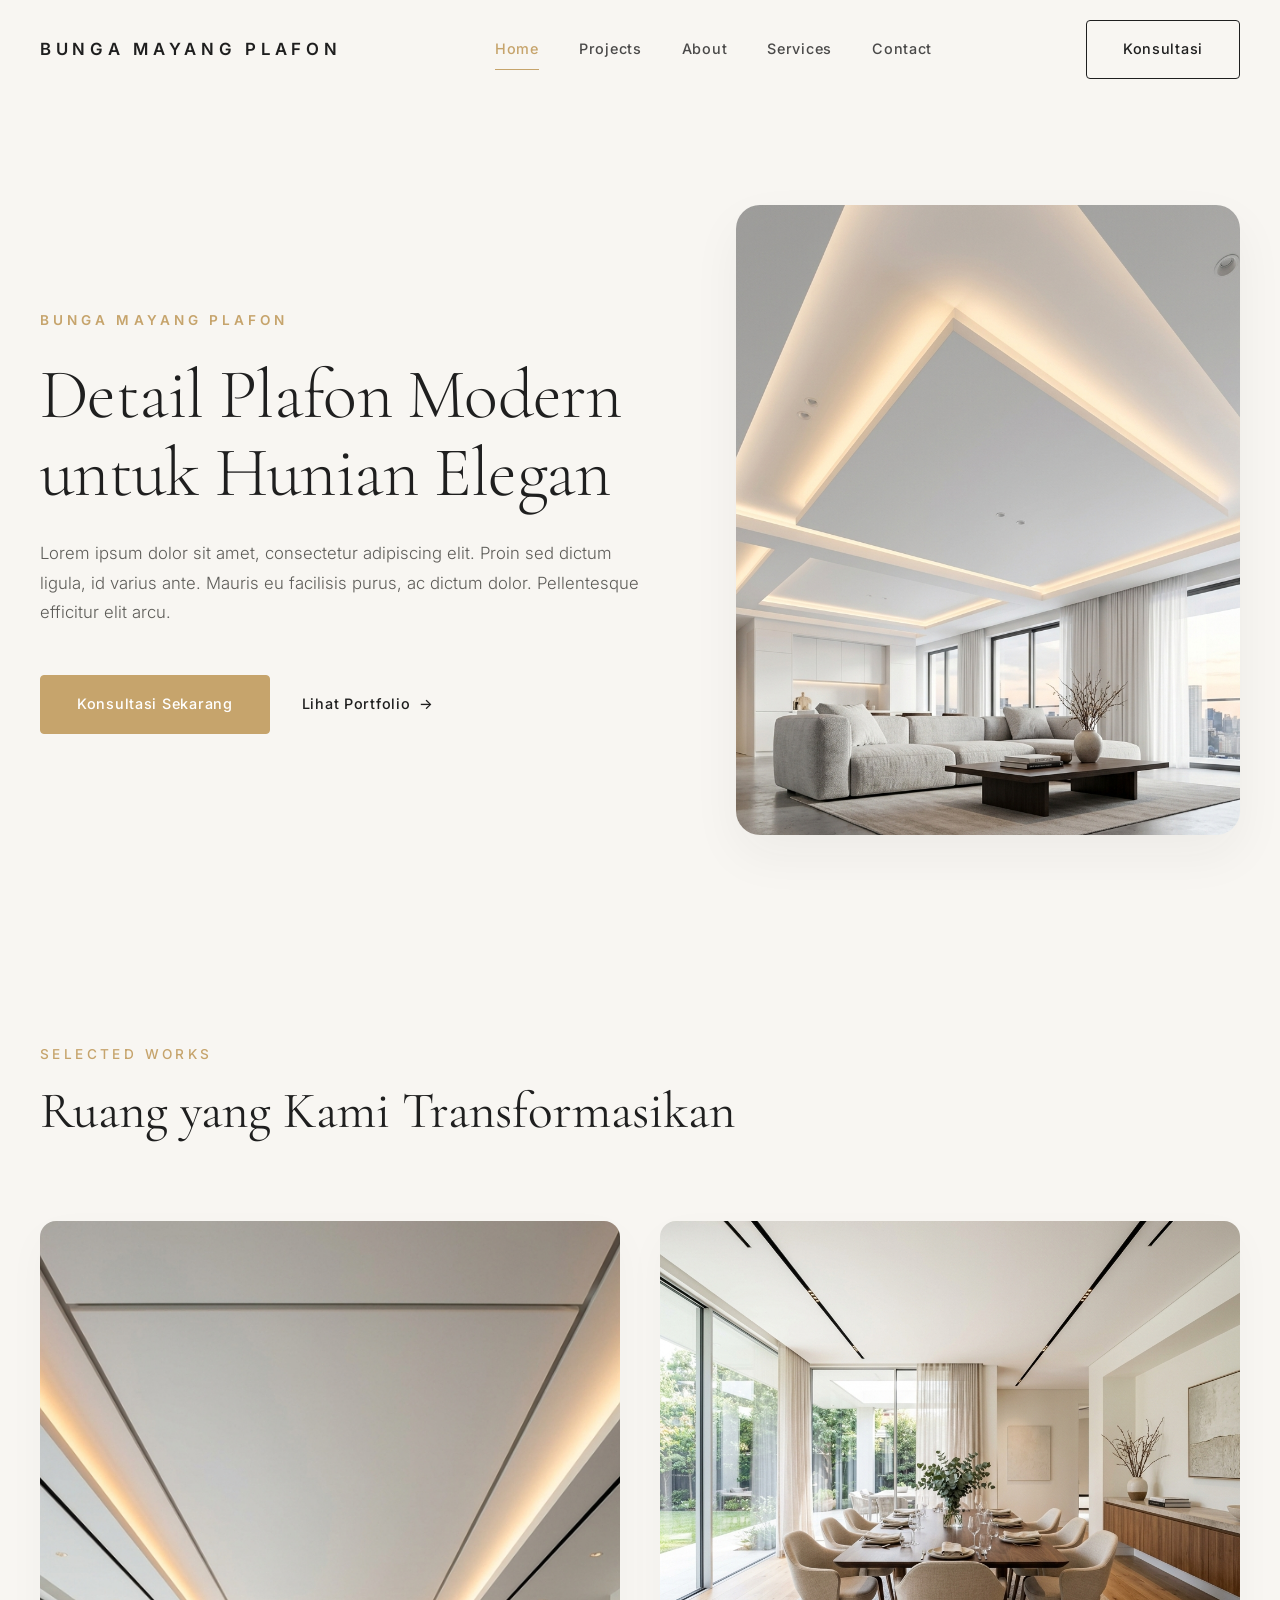
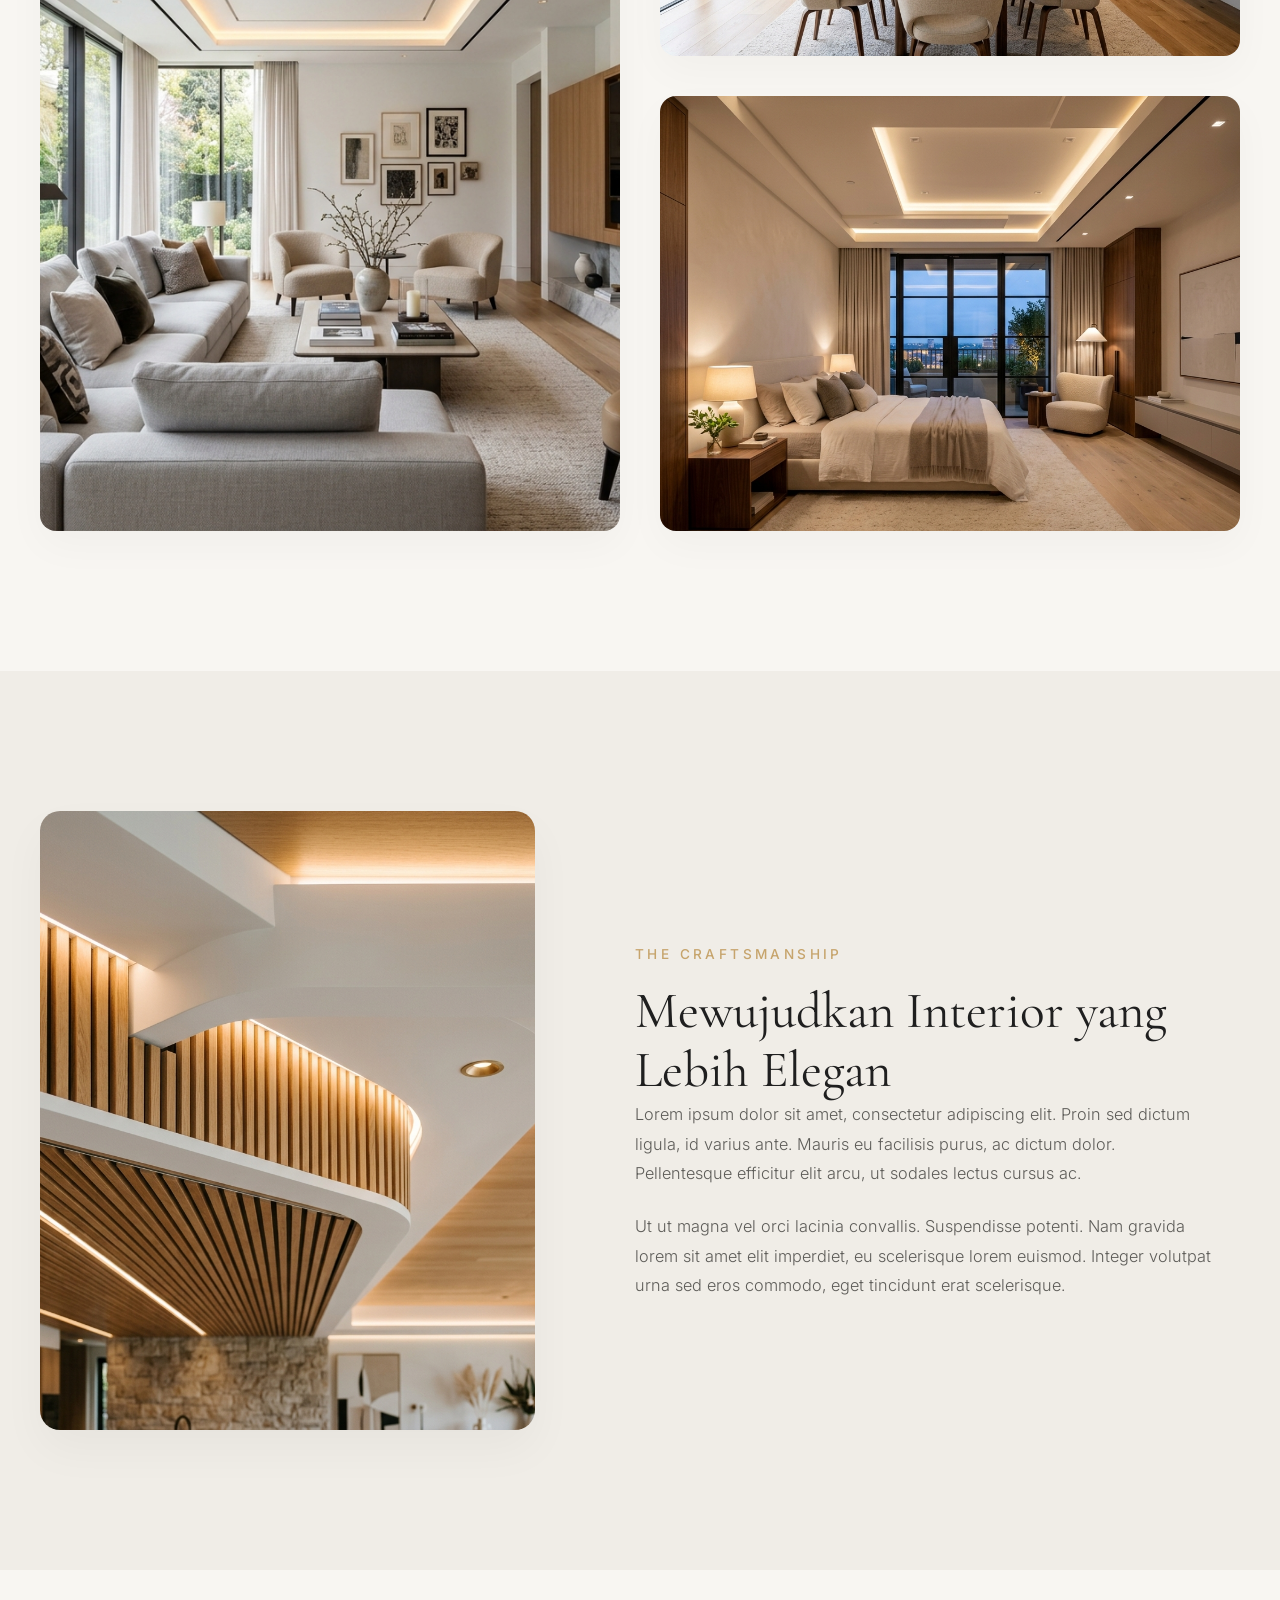
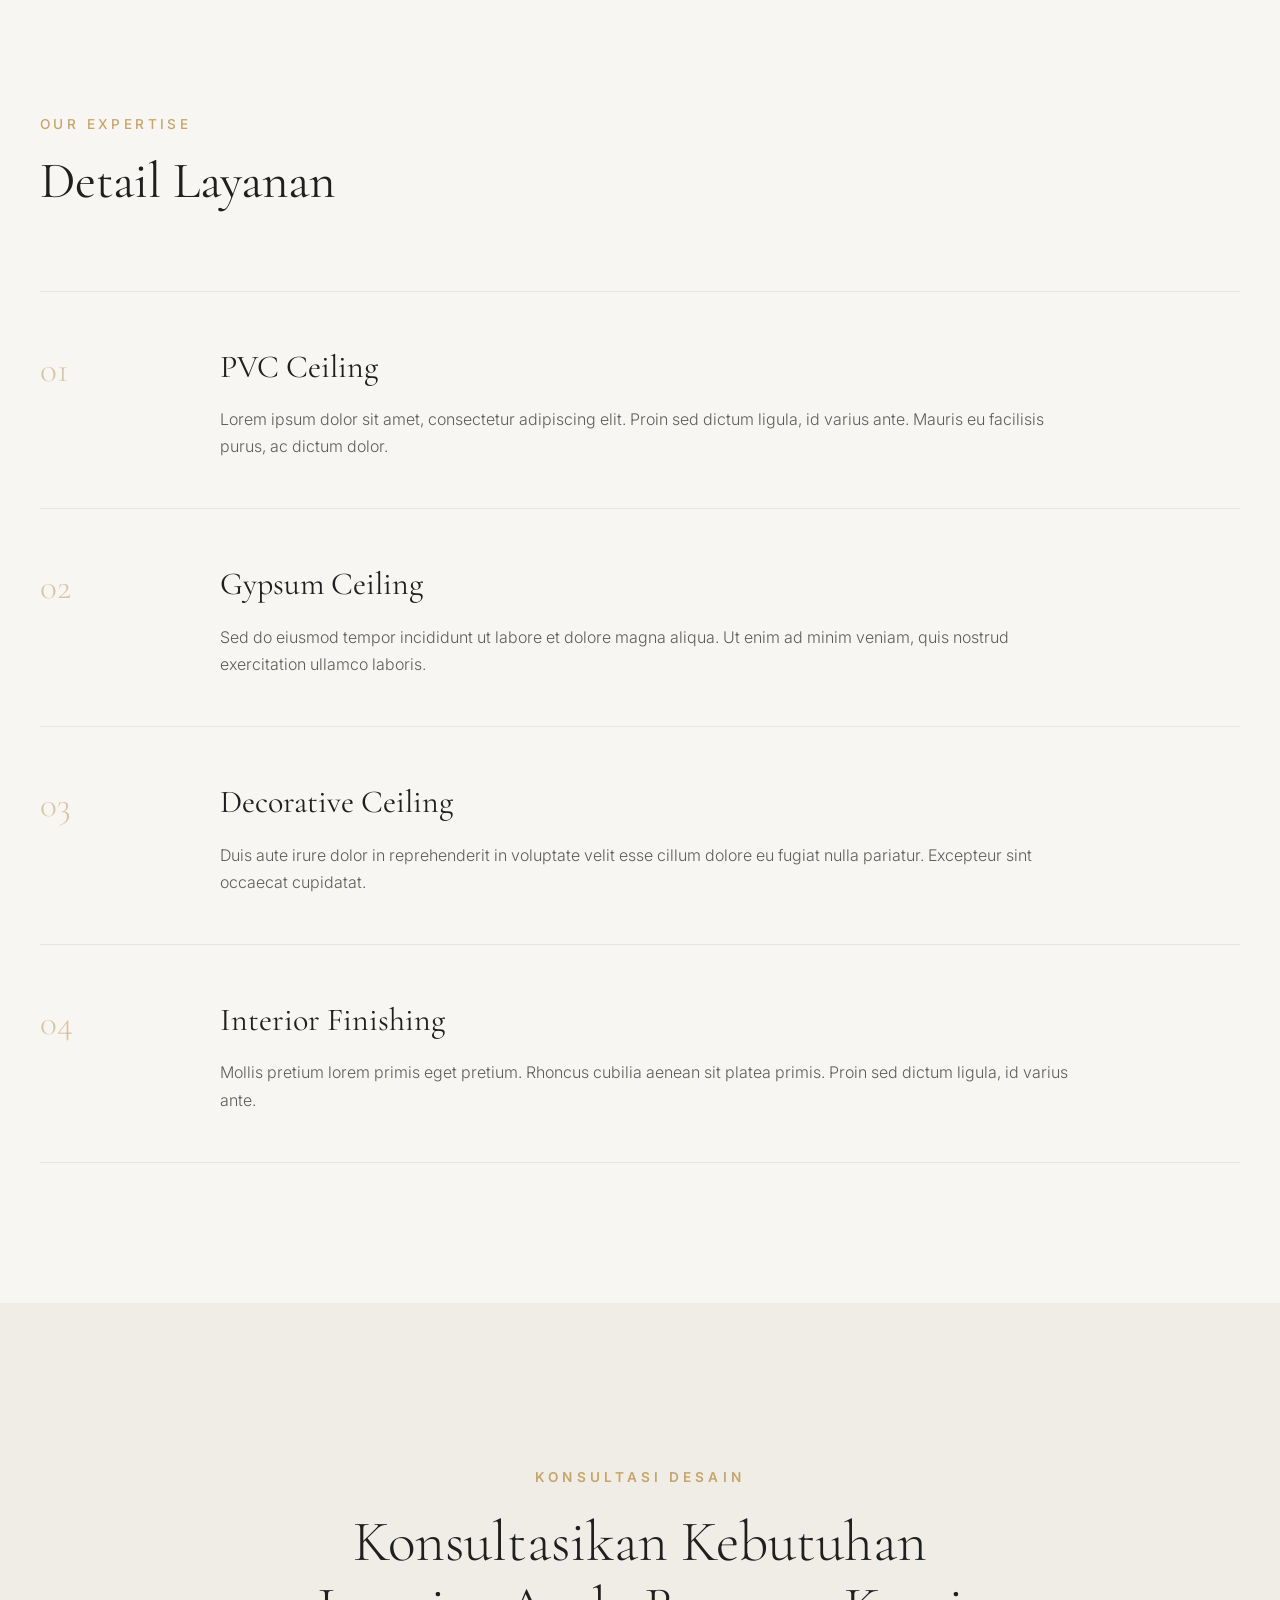
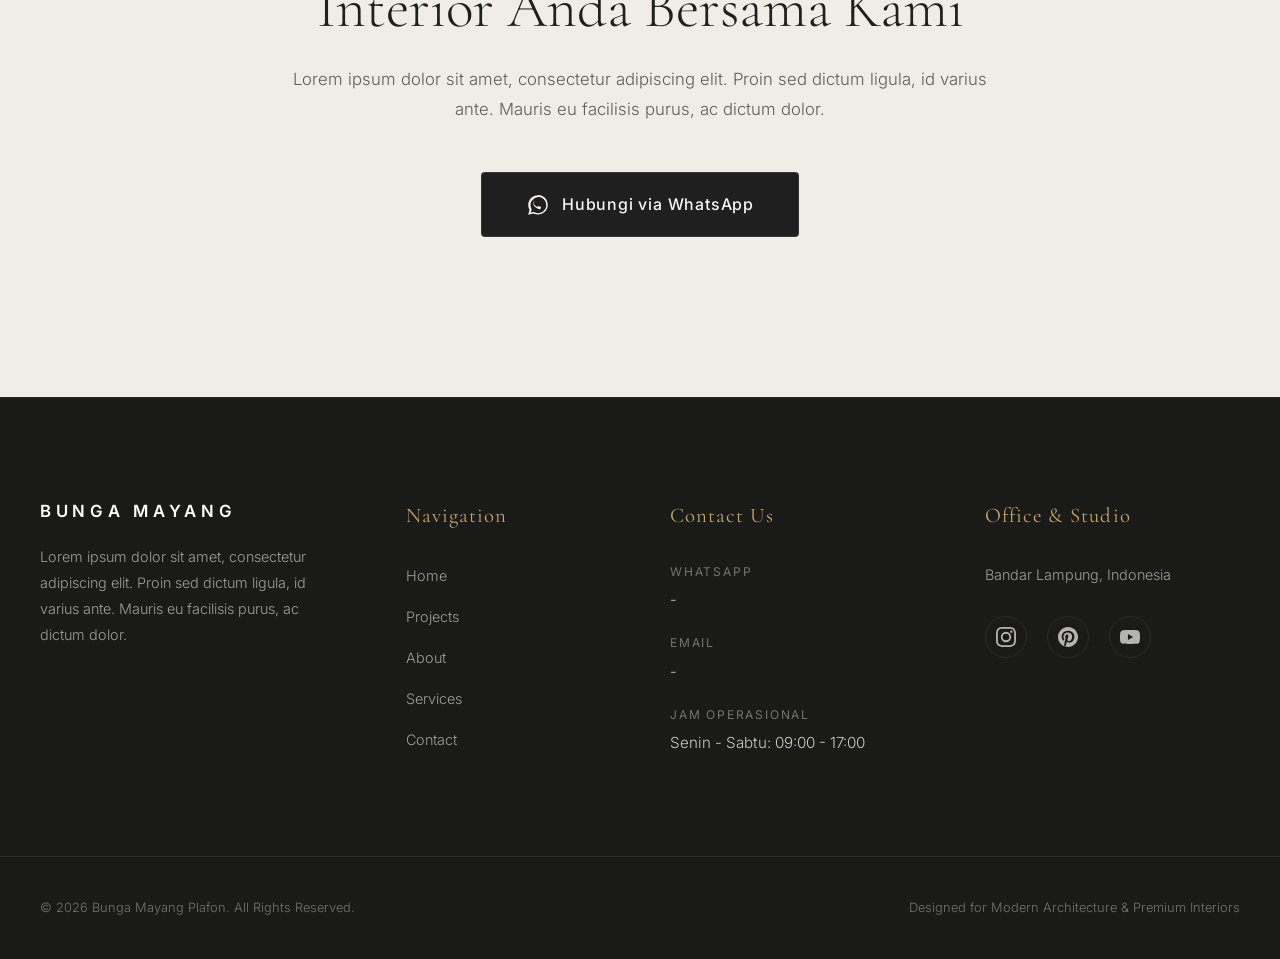
==== commit c8d82bcc: "Update project locations and office address" ====
--- a/index.html
+++ b/index.html
@@ -128,7 +128,7 @@
                                 <div class="project-meta">
                                     <span class="project-category">Gypsum Cove Ceiling</span>
                                     <h3 class="project-name">The Oasis Penthouse</h3>
-                                    <span class="project-location">Menteng, Jakarta</span>
+                                    <span class="project-location">*</span>
                                 </div>
                             </div>
                         </div>
@@ -143,7 +143,7 @@
                                 <div class="project-meta">
                                     <span class="project-category">Modern Flat Gypsum</span>
                                     <h3 class="project-name">Minimalist Pavilion</h3>
-                                    <span class="project-location">Dago, Bandung</span>
+                                    <span class="project-location">*</span>
                                 </div>
                             </div>
                         </div>
@@ -158,7 +158,7 @@
                                 <div class="project-meta">
                                     <span class="project-category">Decorative Molding & Trim</span>
                                     <h3 class="project-name">Symphony Master Suite</h3>
-                                    <span class="project-location">Pakuwon, Surabaya</span>
+                                    <span class="project-location">*</span>
                                 </div>
                             </div>
                         </div>
@@ -312,7 +312,7 @@
 
             <div class="footer-col address-col">
                 <h4 class="footer-col-title">Office & Studio</h4>
-                <p class="address-text">Jakarta, Indonesia</p>
+                <p class="address-text">Bandar Lampung, Indonesia</p>
                 <div class="social-links">
                     <a href="https://instagram.com" target="_blank" rel="noopener noreferrer" aria-label="Instagram">
                         <svg viewBox="0 0 24 24" width="20" height="20" fill="currentColor">
@@ -346,4 +346,4 @@
     <script src="app.js"></script>
 </body>
 
-</html>+</html>
--- a/style.css
+++ b/style.css
@@ -206,7 +206,7 @@
     top: 0;
     left: 0;
     width: 100%;
-    z-index: 1000;
+    z-index: 1005;
     background-color: transparent;
     border-bottom: 1px solid transparent;
     height: 100px;
@@ -325,7 +325,9 @@
     left: 0;
     width: 100vw;
     height: 100vh;
-    background-color: var(--bg-primary);
+    background-color: rgba(248, 246, 242, 0.97);
+    backdrop-filter: blur(20px);
+    -webkit-backdrop-filter: blur(20px);
     z-index: 1001;
     display: flex;
     justify-content: center;
@@ -919,17 +921,17 @@
 /* Tablets (Portrait) */
 @media (max-width: 991px) {
     .section {
-        padding: 100px 0;
+        padding: 80px 0;
     }
     
     .hero-section {
         min-height: auto;
-        padding: 160px 0 100px 0;
+        padding: 120px 0 80px 0;
     }
     
     .hero-container {
         grid-template-columns: 1fr;
-        gap: 60px;
+        gap: 40px;
     }
     
     .hero-content {
@@ -942,14 +944,14 @@
     }
     
     .hero-image-wrapper {
-        aspect-ratio: 16 / 10;
-        max-width: 600px;
+        aspect-ratio: 4 / 5;
+        max-width: 480px;
         margin: 0 auto;
     }
     
     .about-container {
         grid-template-columns: 1fr;
-        gap: 60px;
+        gap: 40px;
     }
     
     .about-content {
@@ -957,19 +959,27 @@
     }
     
     .about-image-wrapper {
-        aspect-ratio: 16 / 10;
-        max-width: 600px;
+        aspect-ratio: 4 / 5;
+        max-width: 480px;
         margin: 0 auto;
+    }
+    
+    .cta-section {
+        padding: 100px 0;
     }
     
     .footer-grid {
         grid-template-columns: repeat(2, 1fr);
-        gap: 60px;
+        gap: 40px;
     }
 }
 
 /* Mobile Navigation */
 @media (max-width: 768px) {
+    .section {
+        padding: 70px 0;
+    }
+    
     .header {
         height: 80px;
     }
@@ -988,6 +998,20 @@
     
     .mobile-toggle {
         display: flex; /* Toggle shown */
+    }
+    
+    .hero-title {
+        font-size: clamp(2.2rem, 7vw, 3.2rem) !important;
+        line-height: 1.15 !important;
+    }
+    
+    .section-title {
+        font-size: clamp(1.8rem, 6vw, 2.6rem) !important;
+        line-height: 1.2 !important;
+    }
+    
+    .section-header {
+        margin-bottom: 40px;
     }
     
     .projects-grid {
@@ -999,8 +1023,25 @@
         grid-row: auto;
     }
     
-    .project-item.masonry-tall .project-image-wrapper {
-        aspect-ratio: 4 / 3;
+    .project-item .project-image-wrapper {
+        aspect-ratio: 1 / 1 !important;
+    }
+    
+    /* Make project details overlay permanently visible on mobile screens */
+    .project-overlay {
+        opacity: 1 !important;
+        transform: translateY(0) !important;
+        background: linear-gradient(to top, rgba(26, 26, 24, 0.85) 0%, rgba(26, 26, 24, 0.2) 65%, rgba(26, 26, 24, 0) 100%) !important;
+        padding: 24px !important;
+    }
+    
+    .project-name {
+        font-size: 1.4rem !important;
+    }
+    
+    .about-text p {
+        font-size: 0.98rem !important;
+        line-height: 1.75 !important;
     }
     
     .expertise-item {
@@ -1013,8 +1054,22 @@
         font-size: 1.8rem;
     }
     
+    .expertise-name {
+        font-size: 1.5rem !important;
+        margin-bottom: 8px;
+    }
+    
+    .expertise-desc {
+        font-size: 0.95rem !important;
+        line-height: 1.65;
+    }
+    
     .expertise-item:hover {
         padding-left: 0;
+    }
+    
+    .cta-section {
+        padding: 80px 0;
     }
 }
 
@@ -1024,22 +1079,45 @@
         padding: 0 20px;
     }
     
+    .section {
+        padding: 60px 0;
+    }
+    
+    .hero-section {
+        padding: 100px 0 50px 0;
+    }
+    
     .hero-title {
-        font-size: 2.4rem;
+        font-size: 2.5rem !important;
     }
     
     .hero-actions {
         flex-direction: column;
-        gap: 16px;
+        align-items: center;
+        gap: 20px;
         width: 100%;
     }
     
-    .hero-actions .btn {
+    .hero-actions .btn-gold {
         width: 100%;
+        max-width: 320px;
+    }
+    
+    .hero-actions .btn-text {
+        width: auto;
+        padding: 8px 0;
     }
     
     .section-title {
-        font-size: 2.2rem;
+        font-size: 2.0rem !important;
+    }
+    
+    .section-header {
+        margin-bottom: 32px;
+    }
+    
+    .cta-section {
+        padding: 60px 0;
     }
     
     .footer-grid {
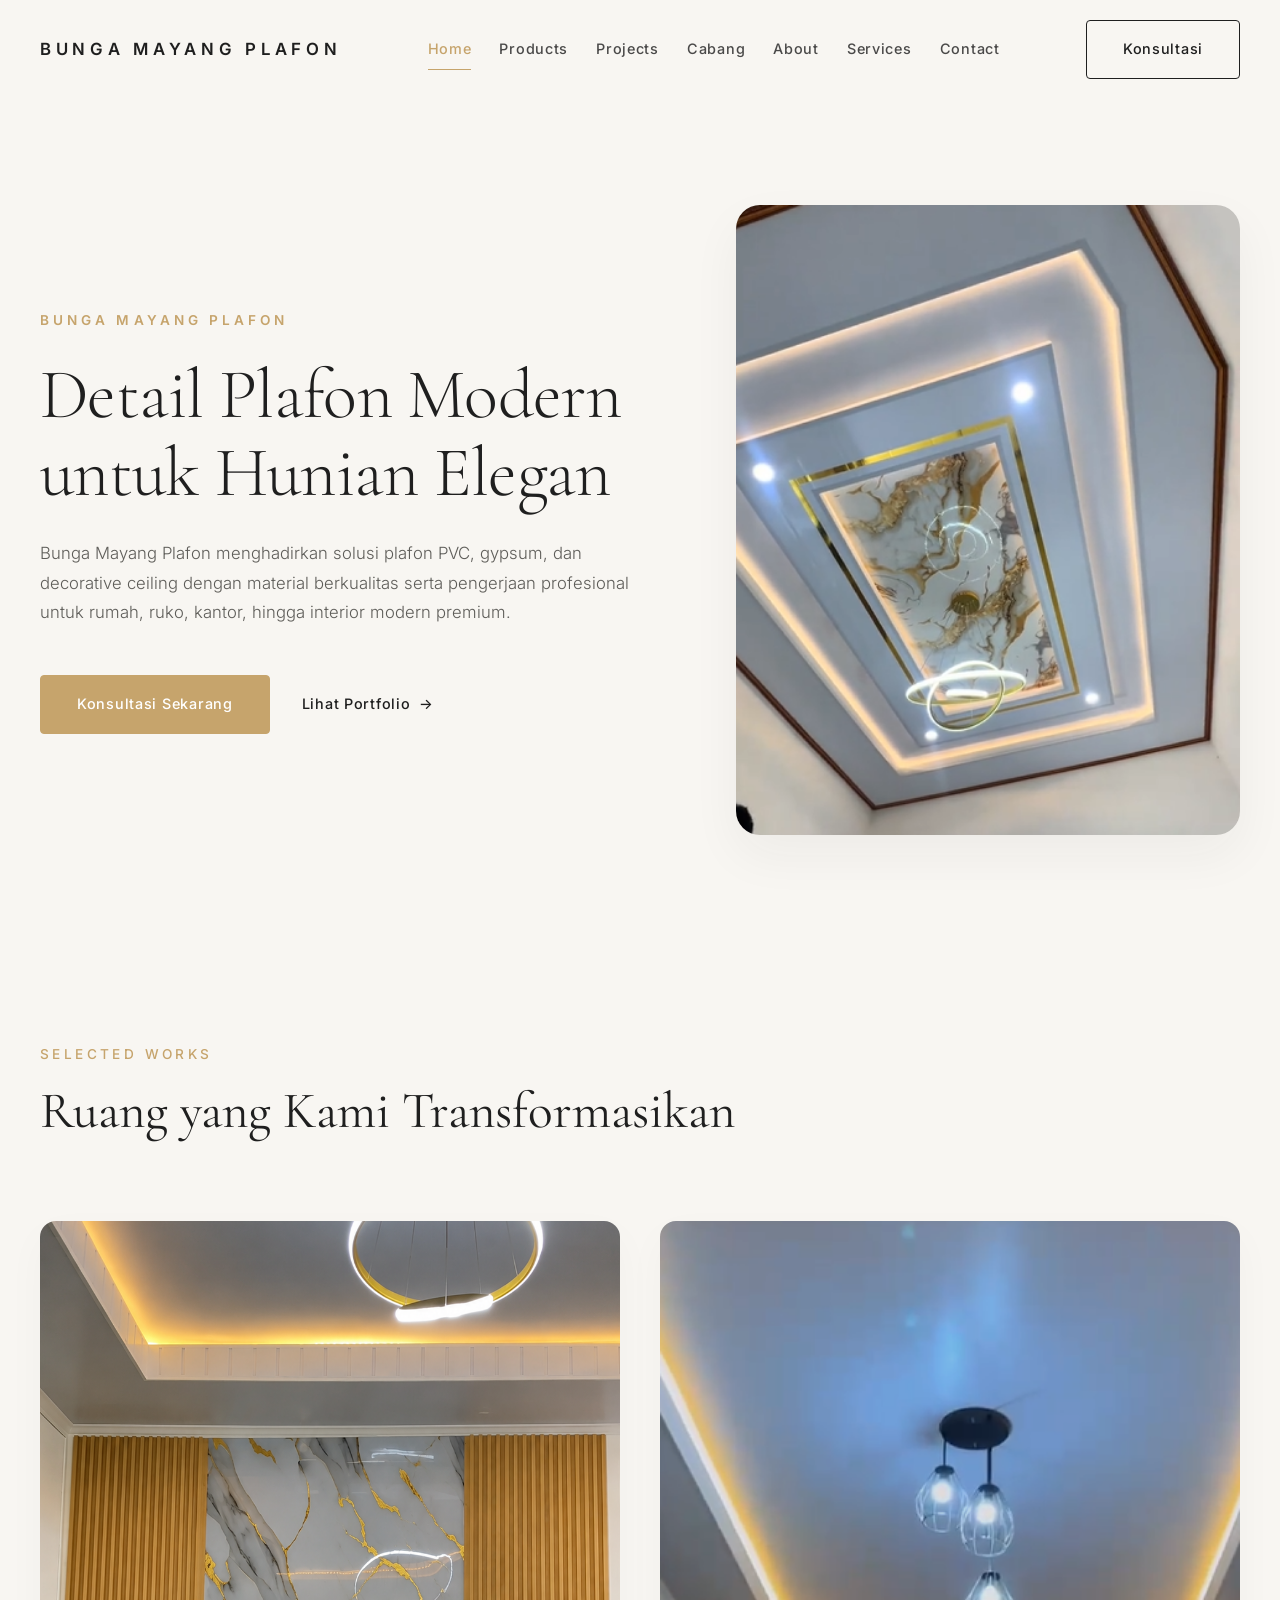
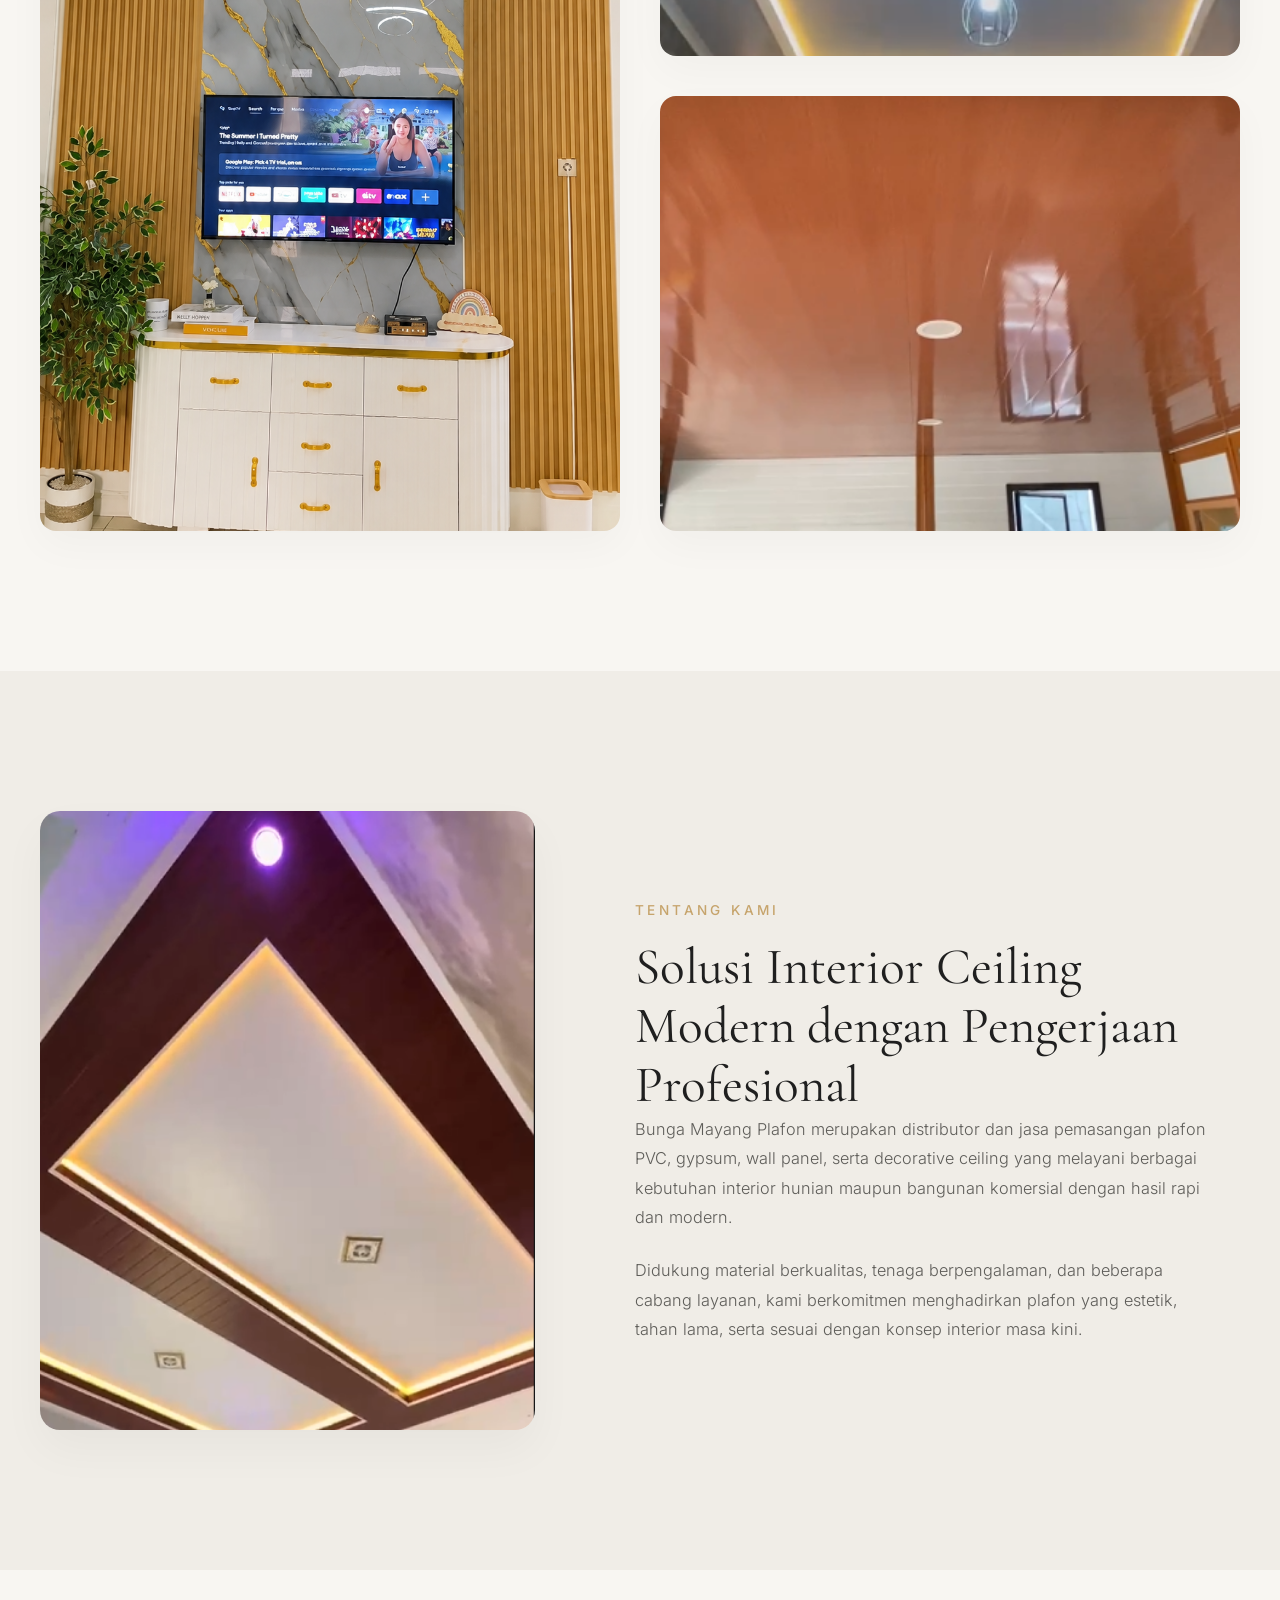
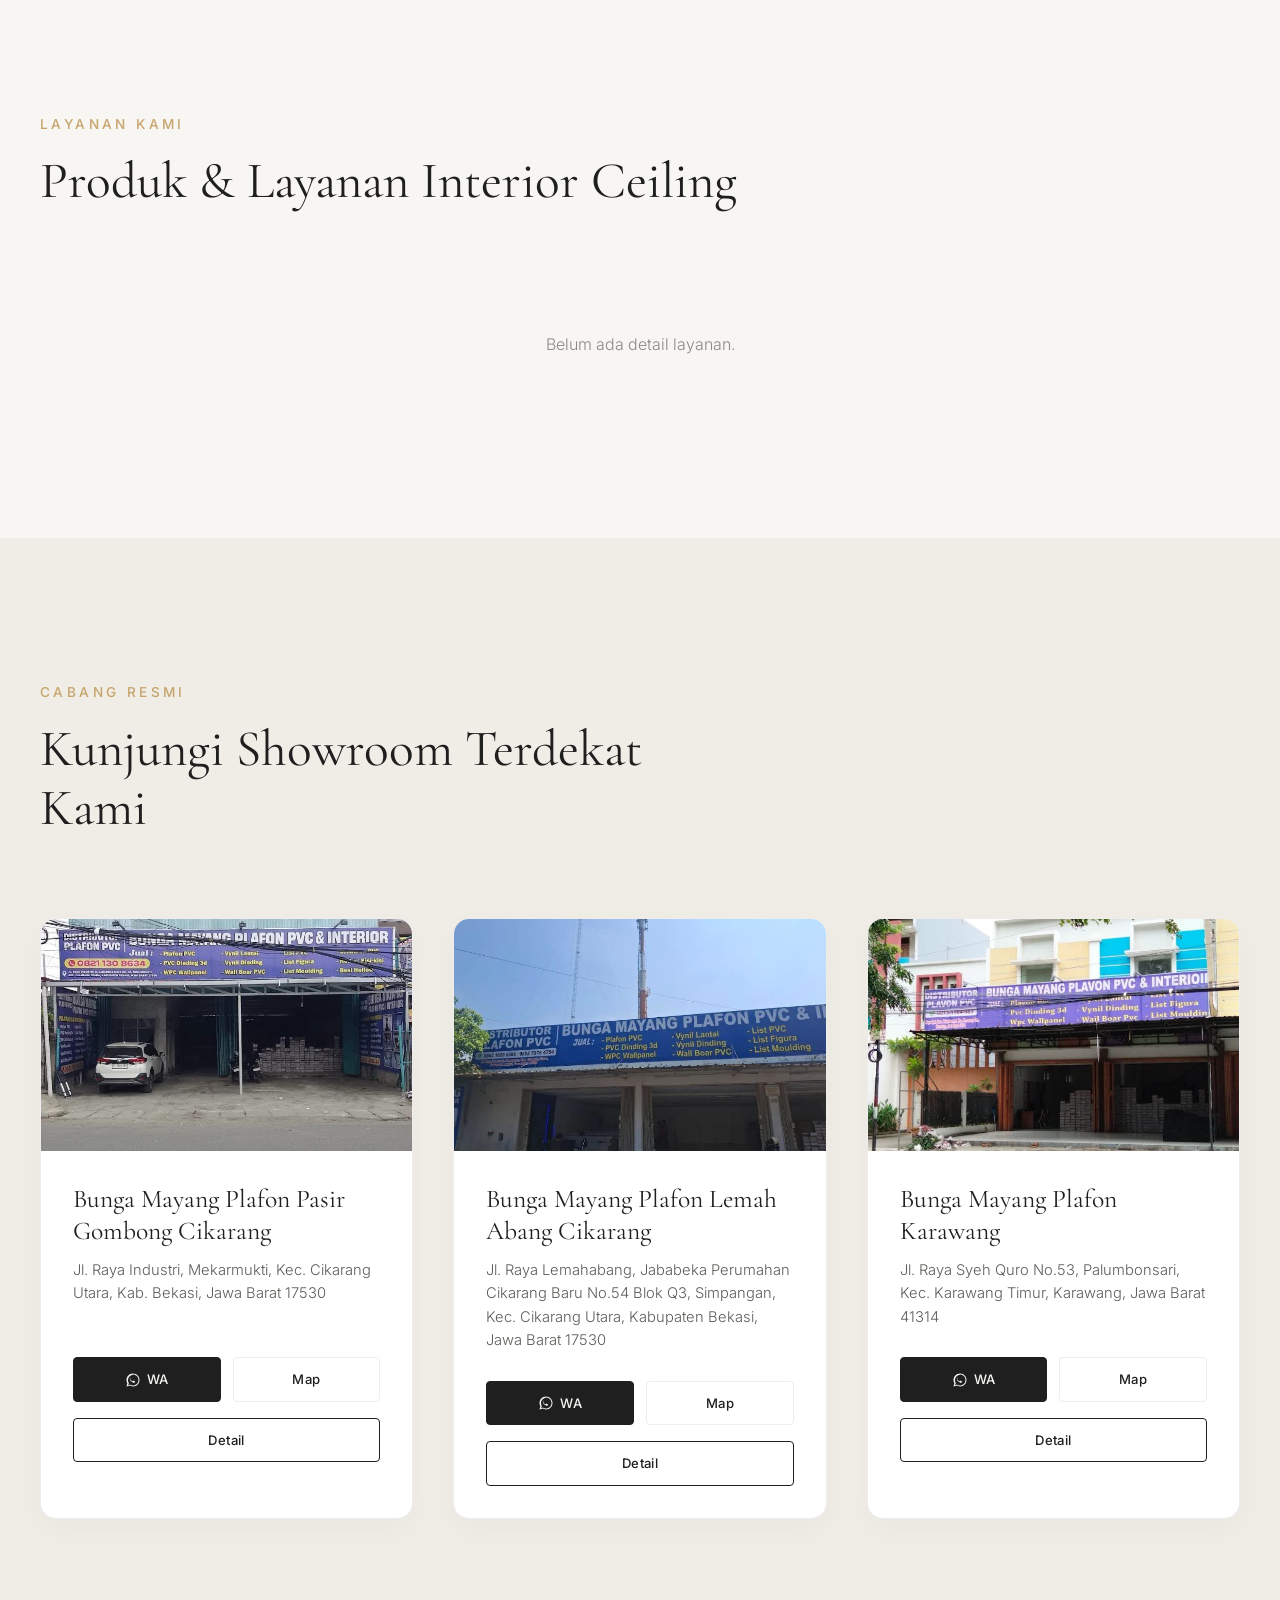
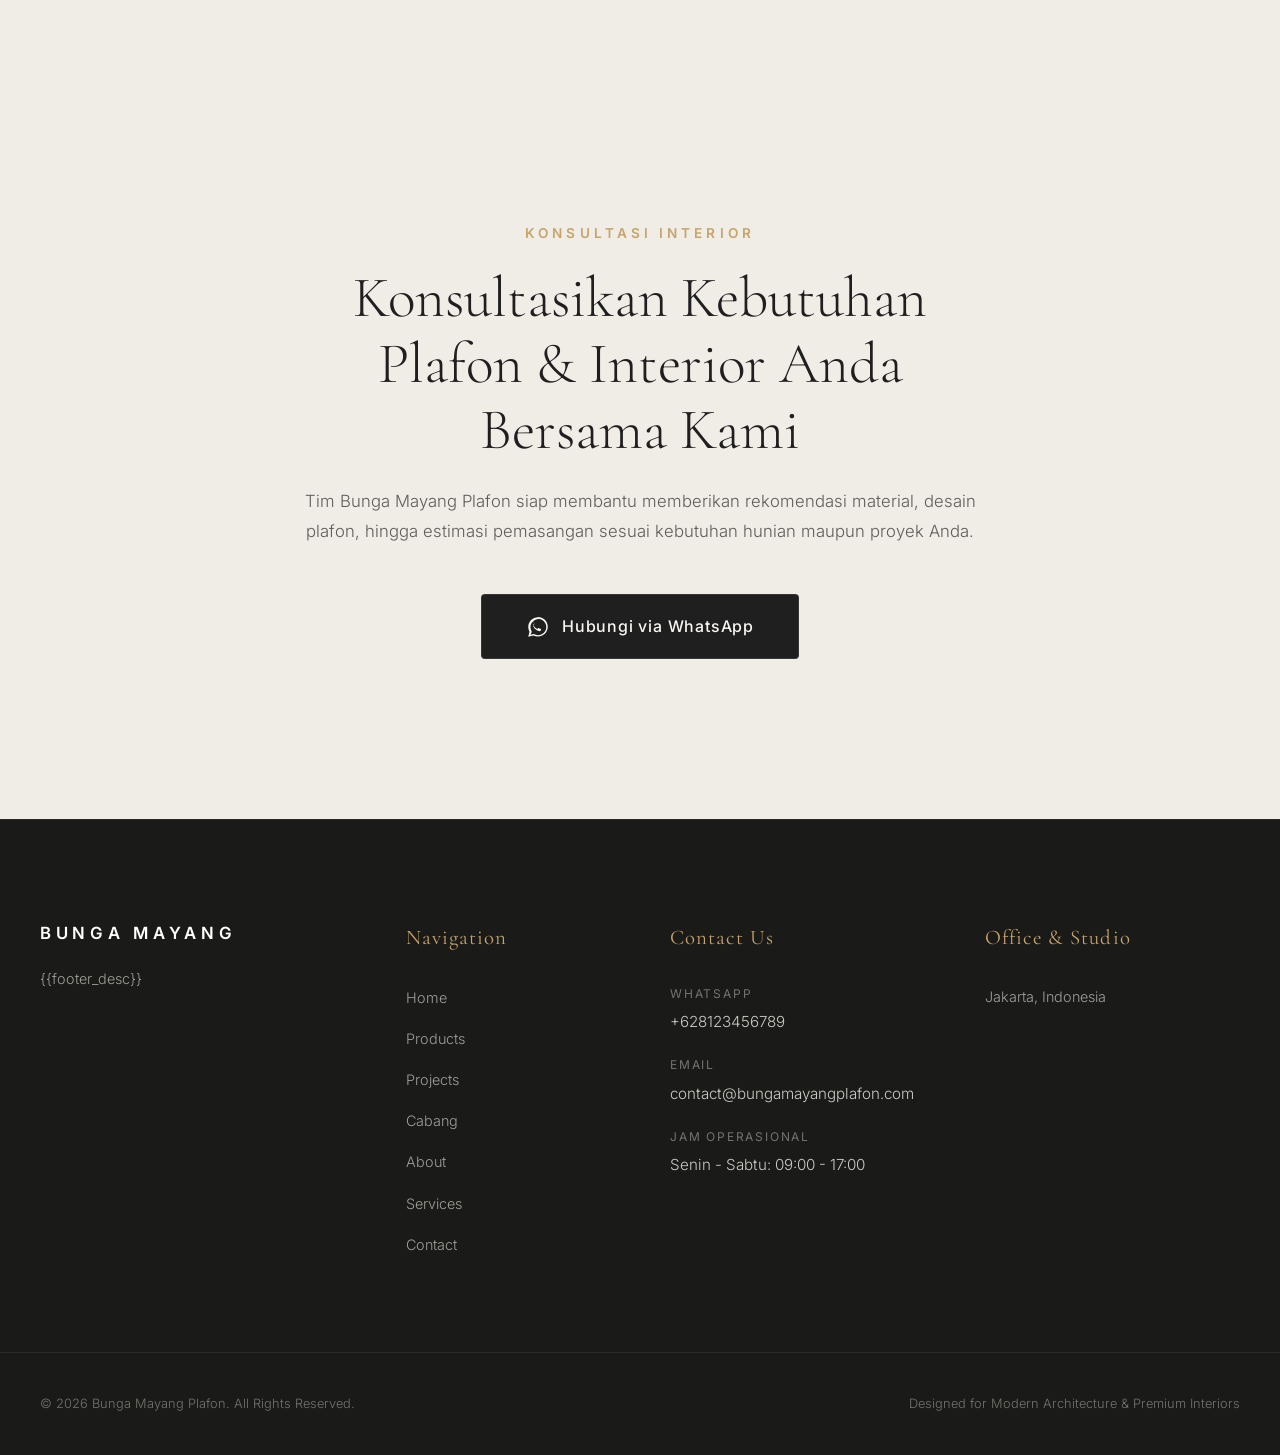
==== commit 440eb383: "fix: regenerate all pages from correct template (remove old remote content)" ====
--- a/index.html
+++ b/index.html
@@ -43,7 +43,9 @@
 
             <nav class="nav-menu" id="nav-menu">
                 <a href="#home" class="nav-link active">Home</a>
-                <a href="#projects" class="nav-link">Projects</a>
+                <a href="products/" class="nav-link">Products</a>
+                <a href="projects/" class="nav-link">Projects</a>
+                <a href="#branches" class="nav-link">Cabang</a>
                 <a href="#about" class="nav-link">About</a>
                 <a href="#services" class="nav-link">Services</a>
                 <a href="#contact" class="nav-link">Contact</a>
@@ -67,7 +69,9 @@
     <div class="mobile-menu-overlay" id="mobile-menu-overlay">
         <nav class="mobile-nav-links">
             <a href="#home" class="mobile-nav-link">Home</a>
-            <a href="#projects" class="mobile-nav-link">Projects</a>
+            <a href="products/" class="mobile-nav-link">Products</a>
+            <a href="projects/" class="mobile-nav-link">Projects</a>
+            <a href="#branches" class="mobile-nav-link">Cabang</a>
             <a href="#about" class="mobile-nav-link">About</a>
             <a href="#services" class="mobile-nav-link">Services</a>
             <a href="#contact" class="mobile-nav-link">Contact</a>
@@ -86,9 +90,7 @@
                 <div class="hero-content reveal-element">
                     <span class="small-label">BUNGA MAYANG PLAFON</span>
                     <h1 class="hero-title">Detail Plafon Modern untuk Hunian Elegan</h1>
-                    <p class="hero-subtitle">Lorem ipsum dolor sit amet, consectetur adipiscing elit. Proin sed dictum
-                        ligula, id varius ante. Mauris eu facilisis purus, ac dictum dolor. Pellentesque efficitur elit
-                        arcu.</p>
+                    <p class="hero-subtitle">Bunga Mayang Plafon menghadirkan solusi plafon PVC, gypsum, dan decorative ceiling dengan material berkualitas serta pengerjaan profesional untuk rumah, ruko, kantor, hingga interior modern premium.</p>
 
                     <div class="hero-actions">
                         <a href="#contact" class="btn btn-gold" id="btn-hero-cta">
@@ -102,7 +104,7 @@
 
                 <div class="hero-visual reveal-element">
                     <div class="hero-image-wrapper">
-                        <img src="assets/hero_ceiling.png" alt="Plafon Gypsum Modern Minimalis dengan Cove Lighting"
+                        <img src="/assets/uploads/screenshot-2026-05-29-235737.png" alt="Plafon Gypsum Modern Minimalis dengan Cove Lighting"
                             class="hero-image">
                     </div>
                 </div>
@@ -119,46 +121,39 @@
 
                 <!-- Editorial Masonry Grid -->
                 <div class="projects-grid">
+                    
                     <!-- Project 1 -->
                     <div class="project-item reveal-element masonry-tall">
                         <div class="project-image-wrapper">
-                            <img src="assets/project_living.png" alt="Proyek Plafon Living Room Penthouse"
-                                class="project-image">
+                            <img src="/assets/uploads/chatgpt-image-may-30-2026-06_50_10-am.png" alt="-" class="project-image">
                             <div class="project-overlay">
                                 <div class="project-meta">
-                                    <span class="project-category">Gypsum Cove Ceiling</span>
-                                    <h3 class="project-name">The Oasis Penthouse</h3>
-                                    <span class="project-location">*</span>
+                                    <h3 class="project-name">-</h3>
+                                    <span class="project-location">-</span>
                                 </div>
                             </div>
                         </div>
                     </div>
-
                     <!-- Project 2 -->
                     <div class="project-item reveal-element">
                         <div class="project-image-wrapper">
-                            <img src="assets/project_dining.png" alt="Proyek Plafon Minimalist Dining Room"
-                                class="project-image">
+                            <img src="/assets/uploads/screenshot-2026-05-30-064840.png" alt="-" class="project-image">
                             <div class="project-overlay">
                                 <div class="project-meta">
-                                    <span class="project-category">Modern Flat Gypsum</span>
-                                    <h3 class="project-name">Minimalist Pavilion</h3>
-                                    <span class="project-location">*</span>
+                                    <h3 class="project-name">-</h3>
+                                    <span class="project-location">-</span>
                                 </div>
                             </div>
                         </div>
                     </div>
-
                     <!-- Project 3 -->
                     <div class="project-item reveal-element">
                         <div class="project-image-wrapper">
-                            <img src="assets/project_bedroom.png" alt="Proyek Plafon Luxury Master Suite"
-                                class="project-image">
+                            <img src="/assets/uploads/screenshot-2026-05-30-000408.png" alt="-" class="project-image">
                             <div class="project-overlay">
                                 <div class="project-meta">
-                                    <span class="project-category">Decorative Molding & Trim</span>
-                                    <h3 class="project-name">Symphony Master Suite</h3>
-                                    <span class="project-location">*</span>
+                                    <h3 class="project-name">-</h3>
+                                    <span class="project-location">-</span>
                                 </div>
                             </div>
                         </div>
@@ -172,23 +167,19 @@
             <div class="container about-container">
                 <div class="about-visual reveal-element">
                     <div class="about-image-wrapper">
-                        <img src="assets/about_ceiling.png" alt="Proses detail finishing plafon premium"
+                        <img src="/assets/uploads/screenshot-2026-05-30-000119.png" alt="Proses detail finishing plafon premium"
                             class="about-image">
                     </div>
                 </div>
 
                 <div class="about-content reveal-element">
-                    <span class="section-label">THE CRAFTSMANSHIP</span>
-                    <h2 class="section-title">Mewujudkan Interior yang Lebih Elegan</h2>
+                    <span class="section-label">TENTANG KAMI</span>
+                    <h2 class="section-title">Solusi Interior Ceiling Modern dengan Pengerjaan Profesional</h2>
 
                     <div class="about-text">
-                        <p>Lorem ipsum dolor sit amet, consectetur adipiscing elit. Proin sed dictum ligula, id varius
-                            ante. Mauris eu facilisis purus, ac dictum dolor. Pellentesque efficitur elit arcu, ut
-                            sodales lectus cursus ac.</p>
-
-                        <p>Ut ut magna vel orci lacinia convallis. Suspendisse potenti. Nam gravida lorem sit amet elit
-                            imperdiet, eu scelerisque lorem euismod. Integer volutpat urna sed eros commodo, eget
-                            tincidunt erat scelerisque.</p>
+                        <p>Bunga Mayang Plafon merupakan distributor dan jasa pemasangan plafon PVC, gypsum, wall panel, serta decorative ceiling yang melayani berbagai kebutuhan interior hunian maupun bangunan komersial dengan hasil rapi dan modern.</p>
+
+                        <p>Didukung material berkualitas, tenaga berpengalaman, dan beberapa cabang layanan, kami berkomitmen menghadirkan plafon yang estetik, tahan lama, serta sesuai dengan konsep interior masa kini.</p>
                     </div>
                 </div>
             </div>
@@ -198,54 +189,25 @@
         <section id="services" class="section expertise-section">
             <div class="container">
                 <div class="section-header reveal-element">
-                    <span class="section-label">OUR EXPERTISE</span>
-                    <h2 class="section-title">Detail Layanan</h2>
+                    <span class="section-label">LAYANAN KAMI</span>
+                    <h2 class="section-title">Produk & Layanan Interior Ceiling</h2>
                 </div>
 
                 <div class="expertise-list">
-                    <!-- Expertise 1 -->
-                    <div class="expertise-item reveal-element">
-                        <div class="expertise-num">01</div>
-                        <div class="expertise-body">
-                            <h3 class="expertise-name">PVC Ceiling</h3>
-                            <p class="expertise-desc">Lorem ipsum dolor sit amet, consectetur adipiscing elit. Proin sed
-                                dictum ligula, id varius ante. Mauris eu facilisis purus, ac dictum dolor.</p>
-                        </div>
-                        <div class="expertise-accent"></div>
-                    </div>
-
-                    <!-- Expertise 2 -->
-                    <div class="expertise-item reveal-element">
-                        <div class="expertise-num">02</div>
-                        <div class="expertise-body">
-                            <h3 class="expertise-name">Gypsum Ceiling</h3>
-                            <p class="expertise-desc">Sed do eiusmod tempor incididunt ut labore et dolore magna aliqua.
-                                Ut enim ad minim veniam, quis nostrud exercitation ullamco laboris.</p>
-                        </div>
-                        <div class="expertise-accent"></div>
-                    </div>
-
-                    <!-- Expertise 3 -->
-                    <div class="expertise-item reveal-element">
-                        <div class="expertise-num">03</div>
-                        <div class="expertise-body">
-                            <h3 class="expertise-name">Decorative Ceiling</h3>
-                            <p class="expertise-desc">Duis aute irure dolor in reprehenderit in voluptate velit esse
-                                cillum dolore eu fugiat nulla pariatur. Excepteur sint occaecat cupidatat.</p>
-                        </div>
-                        <div class="expertise-accent"></div>
-                    </div>
-
-                    <!-- Expertise 4 -->
-                    <div class="expertise-item reveal-element">
-                        <div class="expertise-num">04</div>
-                        <div class="expertise-body">
-                            <h3 class="expertise-name">Interior Finishing</h3>
-                            <p class="expertise-desc">Mollis pretium lorem primis eget pretium. Rhoncus cubilia aenean
-                                sit platea primis. Proin sed dictum ligula, id varius ante.</p>
-                        </div>
-                        <div class="expertise-accent"></div>
-                    </div>
+                    <p style="text-align: center; font-weight: 300; opacity: 0.5; padding: 40px 0;">Belum ada detail layanan.</p>
+                </div>
+            </div>
+        </section>
+
+        <!-- Branches Section -->
+        <section id="branches" class="section branches-section">
+            <div class="container">
+                <div class="section-header reveal-element">
+                    <span class="section-label">CABANG RESMI</span>
+                    <h2 class="section-title">Kunjungi Showroom Terdekat Kami</h2>
+                </div>
+                <div class="branches-grid reveal-element" id="branches-list">
+                    <!-- Dynamic rendering via app.js -->
                 </div>
             </div>
         </section>
@@ -253,10 +215,9 @@
         <!-- CTA Section -->
         <section id="contact" class="cta-section">
             <div class="container cta-container reveal-element">
-                <span class="small-label light">KONSULTASI DESAIN</span>
-                <h2 class="cta-title">Konsultasikan Kebutuhan Interior Anda Bersama Kami</h2>
-                <p class="cta-subtitle">Lorem ipsum dolor sit amet, consectetur adipiscing elit. Proin sed dictum
-                    ligula, id varius ante. Mauris eu facilisis purus, ac dictum dolor.</p>
+                <span class="small-label light">KONSULTASI INTERIOR</span>
+                <h2 class="cta-title">Konsultasikan Kebutuhan Plafon & Interior Anda Bersama Kami</h2>
+                <p class="cta-subtitle">Tim Bunga Mayang Plafon siap membantu memberikan rekomendasi material, desain plafon, hingga estimasi pemasangan sesuai kebutuhan hunian maupun proyek Anda.</p>
 
                 <a href="#" class="btn btn-whatsapp" id="btn-cta-whatsapp">
                     <svg class="whatsapp-icon" viewBox="0 0 24 24" width="24" height="24">
@@ -277,15 +238,16 @@
                 <a href="#home" class="footer-logo">
                     BUNGA MAYANG
                 </a>
-                <p class="brand-desc">Lorem ipsum dolor sit amet, consectetur adipiscing elit. Proin sed dictum ligula,
-                    id varius ante. Mauris eu facilisis purus, ac dictum dolor.</p>
+                <p class="brand-desc">{{footer_desc}}</p>
             </div>
 
             <div class="footer-col">
                 <h4 class="footer-col-title">Navigation</h4>
                 <ul class="footer-links">
                     <li><a href="#home">Home</a></li>
-                    <li><a href="#projects">Projects</a></li>
+                    <li><a href="products/">Products</a></li>
+                    <li><a href="projects/">Projects</a></li>
+                    <li><a href="#branches">Cabang</a></li>
                     <li><a href="#about">About</a></li>
                     <li><a href="#services">Services</a></li>
                     <li><a href="#contact">Contact</a></li>
@@ -297,11 +259,11 @@
                 <ul class="footer-contacts">
                     <li>
                         <span class="contact-label">WhatsApp</span>
-                        <a href="#" class="contact-value">-</a>
+                        <a href="https://wa.me/628123456789" class="contact-value">+628123456789</a>
                     </li>
                     <li>
                         <span class="contact-label">Email</span>
-                        <a href="#" class="contact-value">-</a>
+                        <a href="mailto:contact@bungamayangplafon.com" class="contact-value">contact@bungamayangplafon.com</a>
                     </li>
                     <li>
                         <span class="contact-label">Jam Operasional</span>
@@ -312,27 +274,8 @@
 
             <div class="footer-col address-col">
                 <h4 class="footer-col-title">Office & Studio</h4>
-                <p class="address-text">Bandar Lampung, Indonesia</p>
-                <div class="social-links">
-                    <a href="https://instagram.com" target="_blank" rel="noopener noreferrer" aria-label="Instagram">
-                        <svg viewBox="0 0 24 24" width="20" height="20" fill="currentColor">
-                            <path
-                                d="M12 2.163c3.204 0 3.584.012 4.85.07 3.252.148 4.771 1.691 4.919 4.919.058 1.265.069 1.645.069 4.849 0 3.205-.012 3.584-.069 4.849-.149 3.225-1.664 4.771-4.919 4.919-1.266.058-1.644.07-4.85.07-3.204 0-3.584-.012-4.849-.07-3.26-.149-4.771-1.699-4.919-4.92-.058-1.265-.07-1.644-.07-4.849 0-3.204.013-3.583.07-4.849.149-3.227 1.664-4.771 4.919-4.919 1.266-.057 1.645-.069 4.849-.069zM12 0C8.741 0 8.333.014 7.053.072 2.695.272.273 2.69.073 7.051.014 8.333 0 8.741 0 12c0 3.259.014 3.668.072 4.948.2 4.358 2.618 6.78 6.98 6.98 1.281.058 1.689.072 4.948.072 3.259 0 3.668-.014 4.948-.072 4.354-.2 6.782-2.618 6.979-6.98.059-1.28.073-1.689.073-4.948 0-3.259-.014-3.667-.072-4.947-.196-4.354-2.617-6.78-6.979-6.98C15.668.014 15.259 0 12 0zm0 5.838a6.162 6.162 0 1 0 0 12.324 6.162 6.162 0 0 0 0-12.324zM12 16a4 4 0 1 1 0-8 4 4 0 0 1 0 8zm6.406-11.845a1.44 1.44 0 1 0 0 2.881 1.44 1.44 0 0 0 0-2.881z" />
-                        </svg>
-                    </a>
-                    <a href="https://pinterest.com" target="_blank" rel="noopener noreferrer" aria-label="Pinterest">
-                        <svg viewBox="0 0 24 24" width="20" height="20" fill="currentColor">
-                            <path
-                                d="M12.017 0C5.396 0 .029 5.367.029 11.987c0 5.079 3.158 9.41 7.61 11.162-.105-.949-.199-2.403.041-3.439.219-.937 1.406-5.966 1.406-5.966s-.359-.719-.359-1.782c0-1.668.967-2.914 2.171-2.914 1.023 0 1.518.769 1.518 1.69 0 1.029-.655 2.568-.994 3.995-.283 1.195.599 2.169 1.777 2.169 2.133 0 3.772-2.249 3.772-5.495 0-2.873-2.064-4.882-5.012-4.882-3.414 0-5.418 2.561-5.418 5.207 0 1.031.397 2.138.893 2.738.098.119.112.224.083.345l-.333 1.36c-.053.22-.174.267-.402.161-1.499-.698-2.436-2.889-2.436-4.649 0-3.785 2.75-7.262 7.929-7.262 4.163 0 7.398 2.967 7.398 6.931 0 4.136-2.607 7.464-6.227 7.464-1.216 0-2.359-.631-2.75-1.378l-.748 2.853c-.271 1.043-1.002 2.35-1.492 3.146C9.57 23.812 10.763 24 12.017 24c6.62 0 11.988-5.367 11.988-11.987C24.005 5.367 18.636 0 12.017 0z" />
-                        </svg>
-                    </a>
-                    <a href="https://youtube.com" target="_blank" rel="noopener noreferrer" aria-label="YouTube">
-                        <svg viewBox="0 0 24 24" width="20" height="20" fill="currentColor">
-                            <path
-                                d="M23.498 6.163a3.003 3.003 0 0 0-2.11-2.11C19.518 3.545 12 3.545 12 3.545s-7.518 0-9.388.507a3.003 3.003 0 0 0-2.11 2.11C0 8.033 0 12 0 12s0 3.967.502 5.837a3.003 3.003 0 0 0 2.11 2.11c1.87.507 9.388.507 9.388.507s7.518 0 9.388-.507a3.003 3.003 0 0 0 2.11-2.11C24 15.967 24 12 24 12s0-3.967-.502-5.837zM9.545 15.568V8.432L15.818 12l-6.273 3.568z" />
-                        </svg>
-                    </a>
-                </div>
+                <p class="address-text">Jakarta, Indonesia</p>
+
             </div>
         </div>
 
--- a/style.css
+++ b/style.css
@@ -13,11 +13,11 @@
     --border-color: rgba(31, 31, 31, 0.08);
     --border-gold: rgba(198, 164, 108, 0.2);
     --white: #FFFFFF;
-    
+
     /* Typography */
     --font-serif: 'Cormorant Garamond', Georgia, serif;
     --font-sans: 'Inter', system-ui, -apple-system, sans-serif;
-    
+
     /* Transitions */
     --transition-smooth: all 0.5s cubic-bezier(0.16, 1, 0.3, 1);
     --transition-fast: all 0.2s ease;
@@ -107,8 +107,8 @@
 .reveal-element {
     opacity: 0;
     transform: translateY(40px);
-    transition: opacity 1.2s cubic-bezier(0.16, 1, 0.3, 1), 
-                transform 1.2s cubic-bezier(0.16, 1, 0.3, 1);
+    transition: opacity 1.2s cubic-bezier(0.16, 1, 0.3, 1),
+        transform 1.2s cubic-bezier(0.16, 1, 0.3, 1);
 }
 
 .reveal-element.revealed {
@@ -249,7 +249,7 @@
 /* Nav Links */
 .nav-menu {
     display: flex;
-    gap: 40px;
+    gap: 28px;
 }
 
 .nav-link {
@@ -262,7 +262,8 @@
     opacity: 0.8;
 }
 
-.nav-link:hover, .nav-link.active {
+.nav-link:hover,
+.nav-link.active {
     opacity: 1;
     color: var(--accent-gold);
 }
@@ -278,7 +279,8 @@
     transition: width 0.3s ease;
 }
 
-.nav-link:hover::after, .nav-link.active::after {
+.nav-link:hover::after,
+.nav-link.active::after {
     width: 100%;
 }
 
@@ -888,7 +890,8 @@
     border-top: 1px solid rgba(248, 246, 242, 0.08);
 }
 
-.copyright, .credit {
+.copyright,
+.credit {
     font-size: 0.8rem;
     opacity: 0.4;
     font-weight: 300;
@@ -903,18 +906,76 @@
     .container {
         padding: 0 32px;
     }
-    
+
     .hero-container {
         gap: 50px;
     }
-    
+
     .about-container {
         gap: 60px;
     }
-    
+
     .footer-grid {
         grid-template-columns: 1.2fr 0.8fr 1fr 1fr;
         gap: 40px;
+    }
+}
+
+/* iPad Pro & Large Tablets (1024px) */
+@media (max-width: 1080px) {
+    .section {
+        padding: 100px 0;
+    }
+
+    .header {
+        height: 80px;
+    }
+
+    .header.scrolled {
+        height: 68px;
+    }
+
+    .nav-menu {
+        gap: 20px;
+    }
+
+    .nav-link {
+        font-size: 0.82rem;
+    }
+
+    .nav-actions .btn-outline {
+        padding: 10px 18px;
+        font-size: 0.82rem;
+    }
+
+    .logo {
+        font-size: 0.9rem;
+        letter-spacing: 0.2em;
+    }
+
+    .hero-section {
+        min-height: auto;
+        padding: 100px 0 60px 0;
+    }
+
+    .hero-container {
+        gap: 40px;
+    }
+
+    .about-container {
+        gap: 50px;
+    }
+
+    .section-header {
+        margin-bottom: 60px;
+    }
+
+    .footer-grid {
+        gap: 32px;
+    }
+
+    .cta-section {
+        padding: 120px 0;
     }
 }
 
@@ -923,110 +984,117 @@
     .section {
         padding: 80px 0;
     }
-    
+
     .hero-section {
         min-height: auto;
-        padding: 120px 0 80px 0;
-    }
-    
+        padding: 90px 0 60px 0;
+    }
+
     .hero-container {
         grid-template-columns: 1fr;
         gap: 40px;
     }
-    
+
     .hero-content {
         max-width: 100%;
         text-align: center;
     }
-    
+
     .hero-actions {
         justify-content: center;
     }
-    
+
     .hero-image-wrapper {
-        aspect-ratio: 4 / 5;
-        max-width: 480px;
+        aspect-ratio: 16 / 10;
+        max-width: 560px;
         margin: 0 auto;
     }
-    
+
     .about-container {
         grid-template-columns: 1fr;
         gap: 40px;
     }
-    
+
     .about-content {
         max-width: 100%;
     }
-    
+
     .about-image-wrapper {
-        aspect-ratio: 4 / 5;
-        max-width: 480px;
+        aspect-ratio: 16 / 10;
+        max-width: 560px;
         margin: 0 auto;
     }
-    
+
     .cta-section {
         padding: 100px 0;
     }
-    
+
     .footer-grid {
         grid-template-columns: repeat(2, 1fr);
         gap: 40px;
     }
-}
-
-/* Mobile Navigation */
-@media (max-width: 768px) {
+
+    .section-header {
+        margin-bottom: 50px;
+    }
+}
+
+/* Mobile Navigation — iPad Air & below (≤900px) */
+@media (max-width: 900px) {
     .section {
         padding: 70px 0;
     }
-    
+
     .header {
-        height: 80px;
-    }
-    
+        height: 72px;
+    }
+
     .header.scrolled {
-        height: 70px;
-    }
-    
+        height: 64px;
+    }
+
     .nav-menu {
-        display: none; /* Hidden on mobile */
-    }
-    
+        display: none;
+        /* Hidden on mobile */
+    }
+
     .btn-outline {
-        display: none; /* Hide header action button on small mobile */
-    }
-    
+        display: none;
+        /* Hide header action button on small mobile */
+    }
+
     .mobile-toggle {
-        display: flex; /* Toggle shown */
-    }
-    
+        display: flex;
+        /* Toggle shown */
+    }
+
     .hero-title {
         font-size: clamp(2.2rem, 7vw, 3.2rem) !important;
         line-height: 1.15 !important;
     }
-    
+
     .section-title {
         font-size: clamp(1.8rem, 6vw, 2.6rem) !important;
         line-height: 1.2 !important;
     }
-    
+
     .section-header {
         margin-bottom: 40px;
     }
-    
+
     .projects-grid {
         grid-template-columns: 1fr;
         gap: 30px;
     }
-    
+
     .masonry-tall {
         grid-row: auto;
     }
-    
+
     .project-item .project-image-wrapper {
         aspect-ratio: 1 / 1 !important;
     }
-    
+
     /* Make project details overlay permanently visible on mobile screens */
     .project-overlay {
         opacity: 1 !important;
@@ -1034,40 +1102,40 @@
         background: linear-gradient(to top, rgba(26, 26, 24, 0.85) 0%, rgba(26, 26, 24, 0.2) 65%, rgba(26, 26, 24, 0) 100%) !important;
         padding: 24px !important;
     }
-    
+
     .project-name {
         font-size: 1.4rem !important;
     }
-    
+
     .about-text p {
         font-size: 0.98rem !important;
         line-height: 1.75 !important;
     }
-    
+
     .expertise-item {
         grid-template-columns: 1fr;
         gap: 16px;
         padding: 32px 0;
     }
-    
+
     .expertise-num {
         font-size: 1.8rem;
     }
-    
+
     .expertise-name {
         font-size: 1.5rem !important;
         margin-bottom: 8px;
     }
-    
+
     .expertise-desc {
         font-size: 0.95rem !important;
         line-height: 1.65;
     }
-    
+
     .expertise-item:hover {
         padding-left: 0;
     }
-    
+
     .cta-section {
         padding: 80px 0;
     }
@@ -1078,56 +1146,571 @@
     .container {
         padding: 0 20px;
     }
-    
+
     .section {
         padding: 60px 0;
     }
-    
+
     .hero-section {
-        padding: 100px 0 50px 0;
-    }
-    
+        padding: 90px 0 40px 0;
+    }
+
     .hero-title {
         font-size: 2.5rem !important;
     }
-    
+
     .hero-actions {
         flex-direction: column;
         align-items: center;
         gap: 20px;
         width: 100%;
     }
-    
+
     .hero-actions .btn-gold {
         width: 100%;
         max-width: 320px;
     }
-    
+
     .hero-actions .btn-text {
         width: auto;
         padding: 8px 0;
     }
-    
+
     .section-title {
         font-size: 2.0rem !important;
     }
-    
+
     .section-header {
         margin-bottom: 32px;
     }
-    
+
     .cta-section {
         padding: 60px 0;
     }
-    
+
     .footer-grid {
         grid-template-columns: 1fr;
         gap: 40px;
     }
-    
+
     .footer-bottom {
         flex-direction: column;
         text-align: center;
         gap: 16px;
     }
 }
+
+/* ==========================================================================
+   MULTI-BRANCH HOMEPAGE STYLES
+   ========================================================================== */
+.branches-section {
+    background-color: var(--bg-secondary);
+}
+
+.branches-grid {
+    display: grid;
+    grid-template-columns: repeat(auto-fit, minmax(350px, 1fr));
+    gap: 40px;
+}
+
+.branch-card {
+    background-color: var(--white);
+    border-radius: 16px;
+    overflow: hidden;
+    box-shadow: 0 10px 30px rgba(0, 0, 0, 0.03);
+    transition: var(--transition-smooth);
+    border: 1px solid var(--border-color);
+}
+
+.branch-card:hover {
+    transform: translateY(-5px);
+    box-shadow: 0 20px 40px rgba(0, 0, 0, 0.06);
+}
+
+.branch-image-wrapper {
+    position: relative;
+    width: 100%;
+    aspect-ratio: 16 / 10;
+    overflow: hidden;
+}
+
+.branch-image {
+    width: 100%;
+    height: 100%;
+    object-fit: cover;
+    transition: var(--transition-smooth);
+}
+
+.branch-card:hover .branch-image {
+    transform: scale(1.04);
+}
+
+.branch-card-content {
+    padding: 32px;
+}
+
+.branch-name {
+    font-family: var(--font-serif);
+    font-size: 1.6rem;
+    font-weight: 400;
+    line-height: 1.25;
+    margin-bottom: 12px;
+    color: var(--text-main);
+}
+
+.branch-address {
+    font-size: 0.92rem;
+    color: var(--text-muted);
+    line-height: 1.6;
+    margin-bottom: 28px;
+    font-weight: 300;
+    min-height: 4.8em;
+}
+
+.branch-actions {
+    display: grid;
+    grid-template-columns: 1fr 1fr;
+    gap: 12px;
+}
+
+.branch-actions .btn {
+    padding: 10px 16px;
+    font-size: 0.82rem;
+    border-radius: 4px;
+    letter-spacing: 0.03em;
+}
+
+.btn-wa-card {
+    background-color: var(--text-main);
+    color: var(--bg-primary);
+    border: 1px solid var(--text-main);
+    display: inline-flex;
+    gap: 6px;
+    align-items: center;
+    justify-content: center;
+}
+
+.btn-wa-card:hover {
+    background-color: var(--accent-gold);
+    border-color: var(--accent-gold);
+    color: var(--white);
+}
+
+.btn-maps-card {
+    background-color: transparent;
+    color: var(--text-main);
+    border: 1px solid var(--border-color);
+}
+
+.btn-maps-card:hover {
+    background-color: var(--text-main);
+    color: var(--bg-primary);
+    border-color: var(--text-main);
+}
+
+.btn-details-card {
+    grid-column: span 2;
+    background-color: transparent;
+    color: var(--text-main);
+    border: 1px solid var(--text-main);
+    margin-top: 4px;
+}
+
+.btn-details-card:hover {
+    background-color: var(--text-main);
+    color: var(--bg-primary);
+}
+
+/* ==========================================================================
+   PRODUCTS CATALOG STYLES
+   ========================================================================== */
+.products-toolbar {
+    border-bottom: 1px solid var(--border-color);
+    padding-bottom: 30px;
+}
+
+.category-filters {
+    display: flex;
+    gap: 12px;
+}
+
+.filter-btn {
+    background: transparent;
+    border: 1px solid var(--border-color);
+    padding: 10px 22px;
+    font-family: var(--font-sans);
+    font-size: 0.85rem;
+    font-weight: 500;
+    color: var(--text-muted);
+    border-radius: 30px;
+    cursor: pointer;
+    transition: var(--transition-fast);
+}
+
+.filter-btn:hover {
+    border-color: var(--text-main);
+    color: var(--text-main);
+}
+
+.filter-btn.active {
+    background-color: var(--accent-gold);
+    border-color: var(--accent-gold);
+    color: var(--white);
+}
+
+#product-search:focus {
+    outline: none;
+    border-color: var(--accent-gold);
+    box-shadow: 0 0 0 3px rgba(198, 164, 108, 0.15);
+}
+
+.product-card {
+    background-color: var(--white);
+    border-radius: 12px;
+    overflow: hidden;
+    border: 1px solid var(--border-color);
+    transition: var(--transition-smooth);
+    cursor: pointer;
+}
+
+.product-card:hover {
+    transform: translateY(-5px);
+    box-shadow: 0 15px 35px rgba(0, 0, 0, 0.05);
+}
+
+.product-image-container {
+    position: relative;
+    width: 100%;
+    aspect-ratio: 1 / 1;
+    overflow: hidden;
+    background-color: var(--bg-secondary);
+}
+
+.product-img {
+    width: 100%;
+    height: 100%;
+    object-fit: cover;
+    transition: var(--transition-smooth);
+}
+
+.product-card:hover .product-img {
+    transform: scale(1.05);
+}
+
+.product-card-overlay {
+    position: absolute;
+    top: 0;
+    left: 0;
+    width: 100%;
+    height: 100%;
+    background: rgba(31, 31, 31, 0.2);
+    display: flex;
+    align-items: center;
+    justify-content: center;
+    opacity: 0;
+    transition: var(--transition-fast);
+}
+
+.product-card:hover .product-card-overlay {
+    opacity: 1;
+}
+
+.btn-quickview {
+    background-color: var(--white) !important;
+    color: var(--text-main) !important;
+    border: none !important;
+    font-size: 0.8rem;
+    padding: 10px 20px;
+    box-shadow: 0 5px 15px rgba(0, 0, 0, 0.1);
+}
+
+.btn-quickview:hover {
+    background-color: var(--accent-gold) !important;
+    color: var(--white) !important;
+}
+
+.product-info-container {
+    padding: 24px;
+}
+
+.product-card-category {
+    font-size: 0.72rem;
+    font-weight: 600;
+    letter-spacing: 0.1em;
+    color: var(--accent-gold);
+    text-transform: uppercase;
+    display: block;
+    margin-bottom: 6px;
+}
+
+.product-header-row {
+    display: flex;
+    justify-content: space-between;
+    align-items: baseline;
+    gap: 12px;
+}
+
+.product-card-title {
+    font-family: var(--font-serif);
+    font-size: 1.25rem;
+    font-weight: 400;
+    color: var(--text-main);
+}
+
+.product-card-code {
+    font-size: 0.8rem;
+    font-weight: 600;
+    color: var(--text-muted);
+    background-color: var(--bg-secondary);
+    padding: 2px 8px;
+    border-radius: 4px;
+}
+
+/* ==========================================================================
+   PRODUCT DETAILS MODAL STYLES
+   ========================================================================== */
+.product-modal {
+    position: fixed;
+    top: 0;
+    left: 0;
+    width: 100%;
+    height: 100%;
+    z-index: 2000;
+    display: flex;
+    align-items: center;
+    justify-content: center;
+    opacity: 0;
+    pointer-events: none;
+    transition: opacity 0.4s ease;
+    padding: 20px;
+}
+
+.product-modal.active {
+    opacity: 1;
+    pointer-events: all;
+}
+
+.product-modal-backdrop {
+    position: absolute;
+    top: 0;
+    left: 0;
+    width: 100%;
+    height: 100%;
+    background-color: rgba(31, 31, 31, 0.6);
+    backdrop-filter: blur(8px);
+    -webkit-backdrop-filter: blur(8px);
+}
+
+.product-modal-content {
+    position: relative;
+    background-color: var(--bg-primary);
+    max-width: 900px;
+    width: 100%;
+    border-radius: 20px;
+    overflow: hidden;
+    z-index: 2002;
+    transform: translateY(30px);
+    transition: transform 0.4s cubic-bezier(0.16, 1, 0.3, 1);
+    box-shadow: 0 25px 60px rgba(0, 0, 0, 0.15);
+    border: 1px solid var(--border-color);
+}
+
+.product-modal.active .product-modal-content {
+    transform: translateY(0);
+}
+
+.product-modal-close {
+    position: absolute;
+    top: 20px;
+    right: 24px;
+    background: transparent;
+    border: none;
+    font-size: 2.2rem;
+    color: var(--text-main);
+    cursor: pointer;
+    z-index: 2005;
+    line-height: 1;
+    opacity: 0.6;
+    transition: opacity 0.2s ease;
+}
+
+.product-modal-close:hover {
+    opacity: 1;
+}
+
+.product-modal-body {
+    padding: 0;
+}
+
+.product-modal-grid {
+    display: grid;
+    grid-template-columns: 1fr 1.1fr;
+}
+
+.product-modal-visual {
+    position: relative;
+    width: 100%;
+    aspect-ratio: 1 / 1;
+    overflow: hidden;
+    background-color: var(--bg-secondary);
+}
+
+.product-modal-img {
+    width: 100%;
+    height: 100%;
+    object-fit: cover;
+}
+
+.product-modal-info {
+    padding: 60px;
+    display: flex;
+    flex-direction: column;
+    justify-content: center;
+}
+
+.product-modal-cat {
+    font-size: 0.8rem;
+    font-weight: 600;
+    letter-spacing: 0.25em;
+    color: var(--accent-gold);
+    text-transform: uppercase;
+    margin-bottom: 12px;
+    display: block;
+}
+
+.product-modal-title {
+    font-family: var(--font-serif);
+    font-size: 2.4rem;
+    font-weight: 400;
+    color: var(--text-main);
+    line-height: 1.15;
+    margin-bottom: 30px;
+}
+
+.product-modal-meta {
+    display: flex;
+    flex-direction: column;
+    gap: 16px;
+    margin-bottom: 40px;
+    border-top: 1px solid var(--border-color);
+    border-bottom: 1px solid var(--border-color);
+    padding: 24px 0;
+}
+
+.meta-row {
+    display: flex;
+    justify-content: space-between;
+    font-size: 0.92rem;
+    line-height: 1.5;
+}
+
+.meta-label {
+    font-weight: 500;
+    color: var(--text-muted);
+}
+
+.meta-val {
+    color: var(--text-main);
+    text-align: right;
+    font-weight: 300;
+    max-width: 60%;
+}
+
+.code-highlight {
+    font-weight: 600;
+    color: var(--accent-gold);
+}
+
+.modal-wa-cta {
+    width: 100%;
+    padding: 14px 20px;
+    font-size: 0.95rem;
+}
+
+/* ==========================================================================
+   VIDEO MODAL PLAYER STYLES
+   ========================================================================== */
+.video-modal {
+    position: fixed;
+    top: 0;
+    left: 0;
+    width: 100%;
+    height: 100%;
+    z-index: 2000;
+    display: flex;
+    align-items: center;
+    justify-content: center;
+    opacity: 0;
+    pointer-events: none;
+    transition: opacity 0.4s ease;
+    padding: 20px;
+}
+
+.video-modal.active {
+    opacity: 1;
+    pointer-events: all;
+}
+
+.video-modal-backdrop {
+    position: absolute;
+    top: 0;
+    left: 0;
+    width: 100%;
+    height: 100%;
+    background-color: rgba(15, 15, 15, 0.85);
+    backdrop-filter: blur(10px);
+    -webkit-backdrop-filter: blur(10px);
+}
+
+.video-modal-content {
+    position: relative;
+    max-width: 960px;
+    width: 100%;
+    z-index: 2002;
+    transform: scale(0.95);
+    transition: transform 0.4s cubic-bezier(0.16, 1, 0.3, 1);
+}
+
+.video-modal.active .video-modal-content {
+    transform: scale(1);
+}
+
+.video-modal-close {
+    position: absolute;
+    top: -50px;
+    right: 0;
+    background: transparent;
+    border: none;
+    font-size: 2.5rem;
+    color: var(--white);
+    cursor: pointer;
+    opacity: 0.8;
+    transition: opacity 0.2s ease;
+}
+
+.video-modal-close:hover {
+    opacity: 1;
+}
+
+/* Responsive adjustments for new features */
+@media (max-width: 991px) {
+    .product-modal-grid {
+        grid-template-columns: 1fr;
+    }
+    .product-modal-info {
+        padding: 40px;
+    }
+}
+
+@media (max-width: 768px) {
+    .branches-grid {
+        grid-template-columns: 1fr;
+    }
+    .products-toolbar {
+        flex-direction: column;
+        align-items: stretch;
+    }
+    .search-wrapper {
+        max-width: 100%;
+    }
+}
